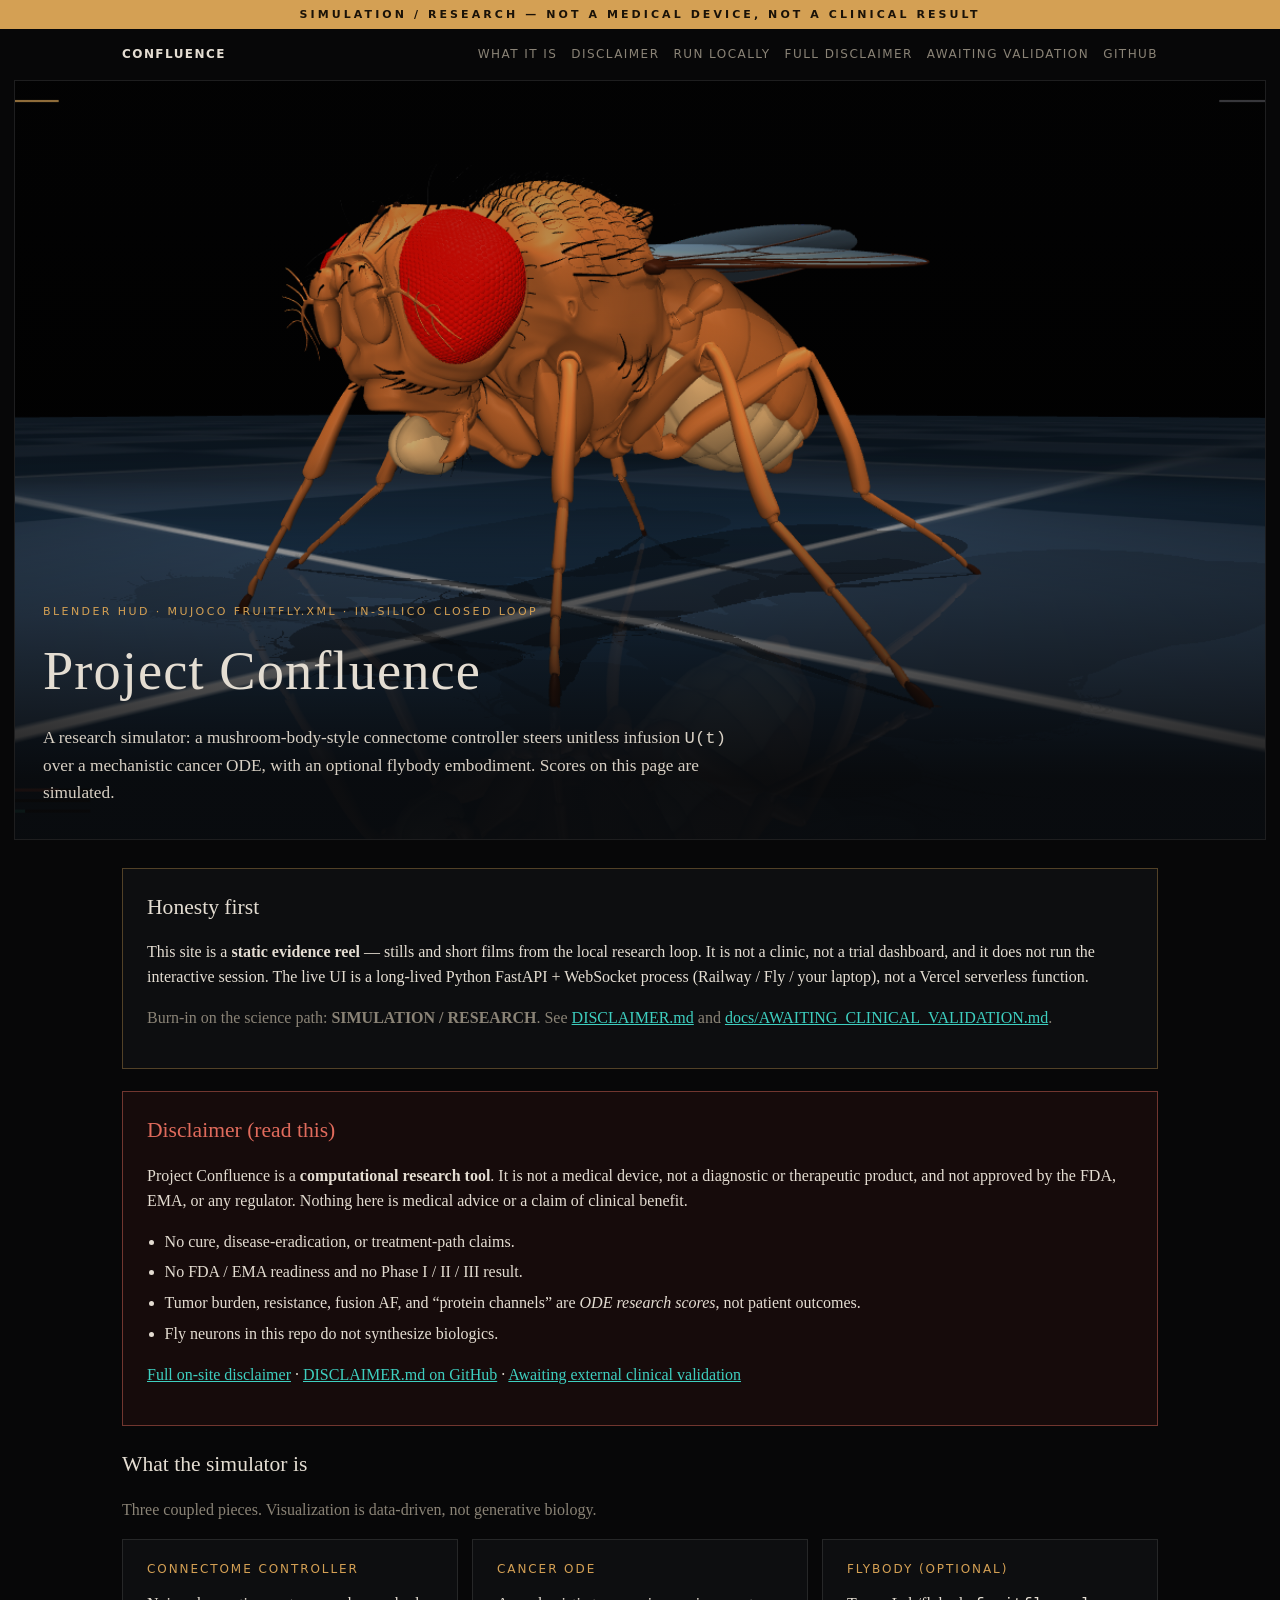
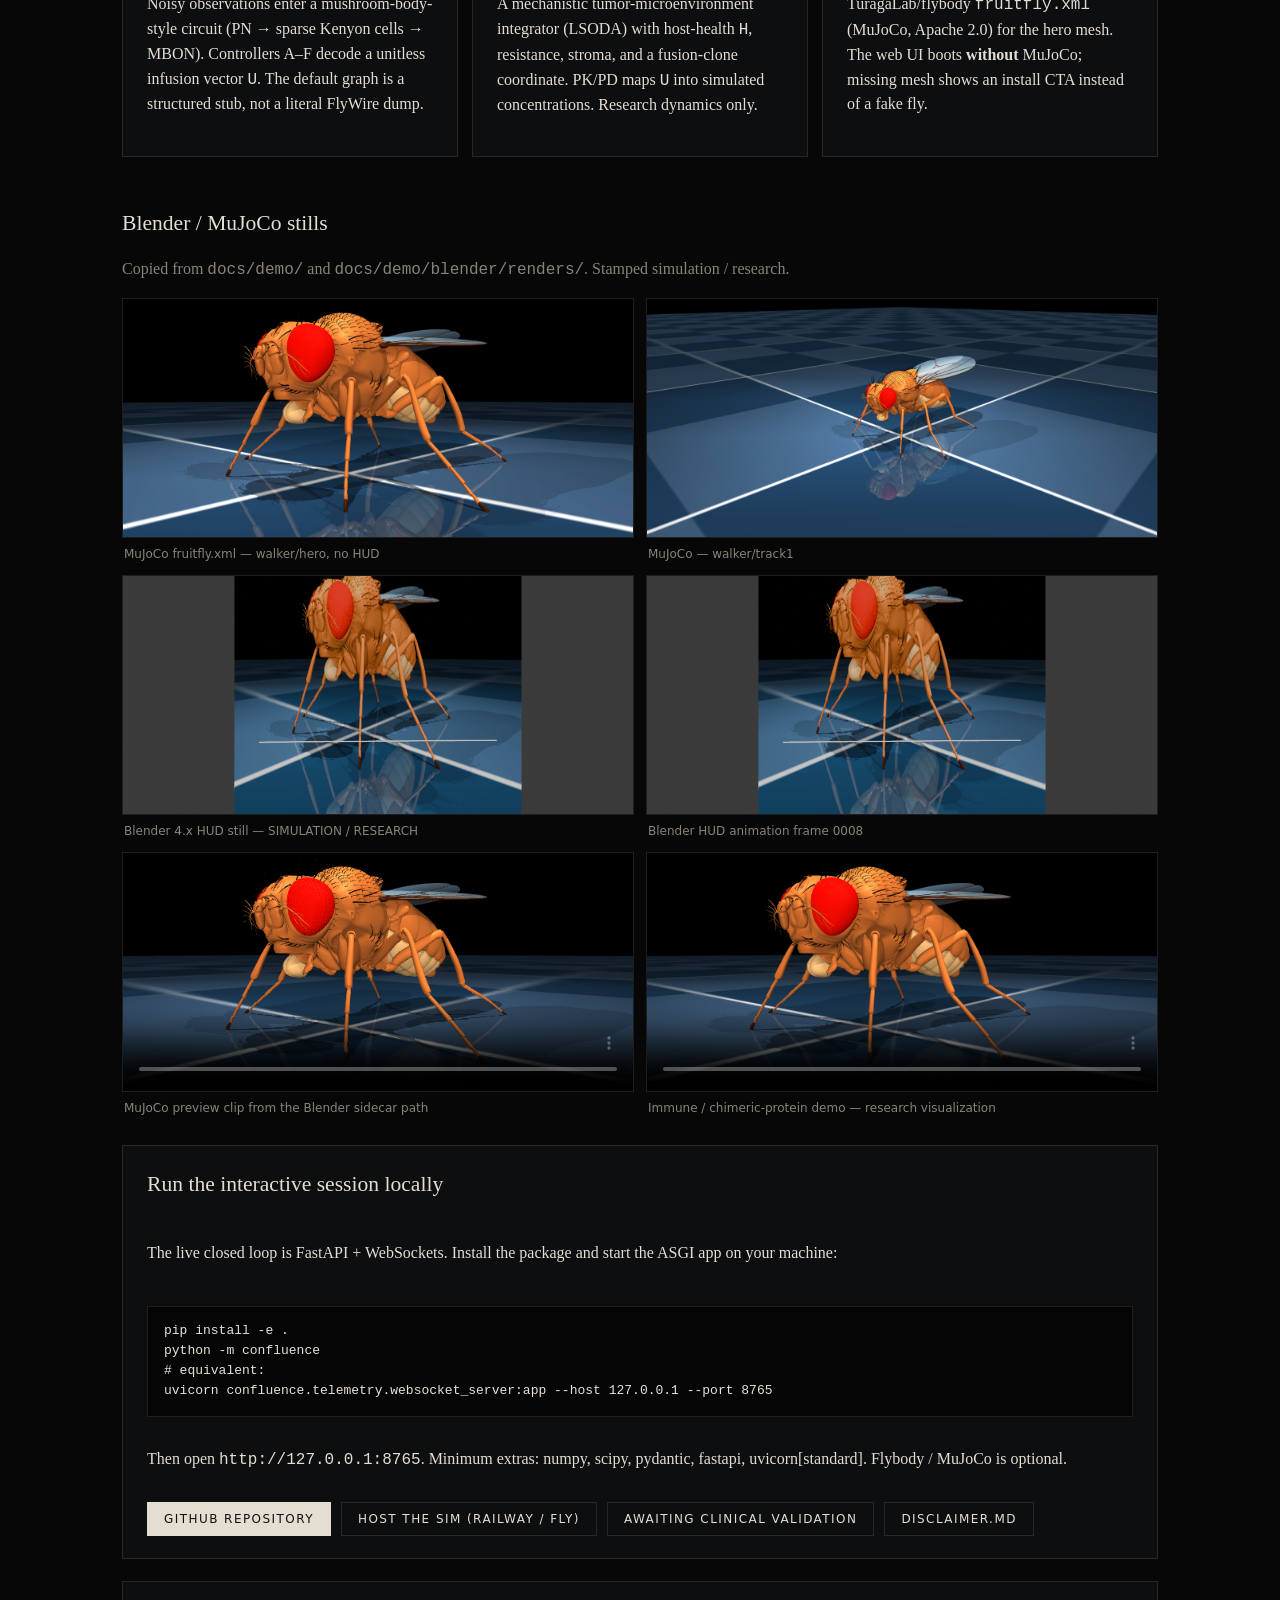
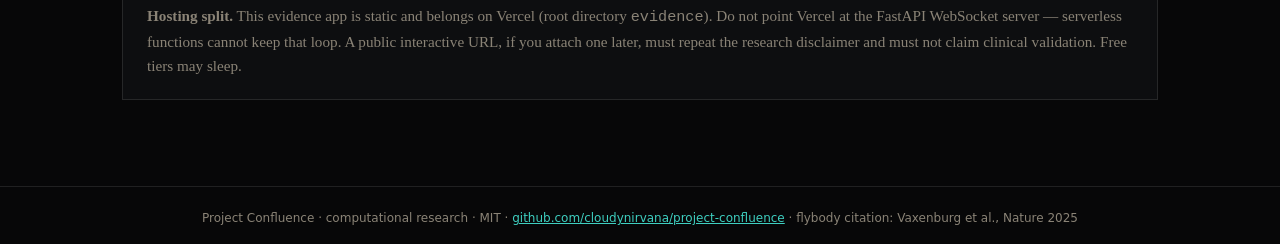
==== evidence/index.html @ a533e1e3 "Keep the default Docker image free of flybody Move the optional fruitfly.xml extra to Dockerfile.mes" ====
<!DOCTYPE html>
<html lang="en">
<head>
  <meta charset="utf-8" />
  <meta name="viewport" content="width=device-width, initial-scale=1" />
  <title>Project Confluence — simulation / research evidence</title>
  <meta name="description" content="Computational research evidence for Project Confluence: connectome controller, cancer ODE, and flybody visualization. Not a medical device." />
  <meta name="robots" content="index,follow" />
  <link rel="stylesheet" href="styles.css" />
</head>
<body>
  <div class="stamp">Simulation / research — not a medical device, not a clinical result</div>
  <nav class="nav" aria-label="Primary">
    <a class="wordmark" href="./">Confluence</a>
    <div class="nav-links">
      <a href="#what">What it is</a>
      <a href="#disclaimer">Disclaimer</a>
      <a href="#run">Run locally</a>
      <a href="disclaimer.html">Full disclaimer</a>
      <a href="awaiting-clinical-validation.html">Awaiting validation</a>
      <a href="https://github.com/cloudynirvana/project-confluence">GitHub</a>
    </div>
  </nav>

  <header class="hero">
    <img class="hero-still" src="public/still_hero.png" alt="TuragaLab/flybody MuJoCo still of the Drosophila mesh with a slim research HUD" />
    <video autoplay muted loop playsinline poster="public/still_hero.png">
      <source src="public/cinematic.mp4" type="video/mp4" />
    </video>
    <div class="vignette"></div>
    <div class="hero-copy">
      <p class="kicker">Blender HUD · MuJoCo fruitfly.xml · in-silico closed loop</p>
      <h1>Project Confluence</h1>
      <p class="lede">
        A research simulator: a mushroom-body-style connectome controller steers
        unitless infusion <code>U(t)</code> over a mechanistic cancer ODE, with an
        optional flybody embodiment. Scores on this page are simulated.
      </p>
    </div>
  </header>

  <main class="wrap">
    <section class="honesty" id="honesty">
      <h2>Honesty first</h2>
      <p>
        This site is a <strong>static evidence reel</strong> — stills and short films
        from the local research loop. It is not a clinic, not a trial dashboard, and
        it does not run the interactive session. The live UI is a long-lived
        Python FastAPI + WebSocket process (Railway / Fly / your laptop), not a Vercel serverless function.
      </p>
      <p class="muted">
        Burn-in on the science path: <strong>SIMULATION / RESEARCH</strong>.
        See <a href="https://github.com/cloudynirvana/project-confluence/blob/main/DISCLAIMER.md">DISCLAIMER.md</a>
        and
        <a href="https://github.com/cloudynirvana/project-confluence/blob/main/docs/AWAITING_CLINICAL_VALIDATION.md">docs/AWAITING_CLINICAL_VALIDATION.md</a>.
      </p>
    </section>

    <section class="disclaimer" id="disclaimer">
      <h2>Disclaimer (read this)</h2>
      <p>
        Project Confluence is a <strong>computational research tool</strong>.
        It is not a medical device, not a diagnostic or therapeutic product, and
        not approved by the FDA, EMA, or any regulator. Nothing here is medical
        advice or a claim of clinical benefit.
      </p>
      <ul>
        <li>No cure, disease-eradication, or treatment-path claims.</li>
        <li>No FDA / EMA readiness and no Phase I / II / III result.</li>
        <li>Tumor burden, resistance, fusion AF, and “protein channels” are <em>ODE research scores</em>, not patient outcomes.</li>
        <li>Fly neurons in this repo do not synthesize biologics.</li>
      </ul>
      <p>
        <a href="disclaimer.html">Full on-site disclaimer</a>
        ·
        <a href="https://github.com/cloudynirvana/project-confluence/blob/main/DISCLAIMER.md">DISCLAIMER.md on GitHub</a>
        ·
        <a href="awaiting-clinical-validation.html">Awaiting external clinical validation</a>
      </p>
    </section>

    <section id="what">
      <h2>What the simulator is</h2>
      <p class="muted">Three coupled pieces. Visualization is data-driven, not generative biology.</p>
      <div class="grid">
        <article class="card">
          <h3>Connectome controller</h3>
          <p>
            Noisy observations enter a mushroom-body-style circuit (PN → sparse Kenyon
            cells → MBON). Controllers A–F decode a unitless infusion vector
            <code>U</code>. The default graph is a structured stub, not a literal FlyWire dump.
          </p>
        </article>
        <article class="card">
          <h3>Cancer ODE</h3>
          <p>
            A mechanistic tumor-microenvironment integrator (LSODA) with host-health
            <code>H</code>, resistance, stroma, and a fusion-clone coordinate. PK/PD
            maps <code>U</code> into simulated concentrations. Research dynamics only.
          </p>
        </article>
        <article class="card">
          <h3>Flybody (optional)</h3>
          <p>
            TuragaLab/flybody <code>fruitfly.xml</code> (MuJoCo, Apache 2.0) for the
            hero mesh. The web UI boots <strong>without</strong> MuJoCo; missing mesh
            shows an install CTA instead of a fake fly.
          </p>
        </article>
      </div>
    </section>

    <section id="stills">
      <h2>Blender / MuJoCo stills</h2>
      <p class="muted">Copied from <code>docs/demo/</code> and <code>docs/demo/blender/renders/</code>. Stamped simulation / research.</p>
      <div class="filmstrip">
        <figure>
          <img src="public/still_mesh.png" alt="Clean walker/hero MuJoCo fruitfly.xml still" />
          <figcaption>MuJoCo fruitfly.xml — walker/hero, no HUD</figcaption>
        </figure>
        <figure>
          <img src="public/still_track.png" alt="walker/track1 three-quarter MuJoCo still" />
          <figcaption>MuJoCo — walker/track1</figcaption>
        </figure>
        <figure>
          <img src="public/blender/blender_still.png" alt="Blender 4.x HUD still stamped SIMULATION / RESEARCH" />
          <figcaption>Blender 4.x HUD still — SIMULATION / RESEARCH</figcaption>
        </figure>
        <figure>
          <img src="public/blender/anim_0008.png" alt="Later frame of the Blender HUD animation" />
          <figcaption>Blender HUD animation frame 0008</figcaption>
        </figure>
        <figure>
          <video muted loop controls playsinline poster="public/blender/still_mid.png">
            <source src="public/blender/mujoco_preview.mp4" type="video/mp4" />
          </video>
          <figcaption>MuJoCo preview clip from the Blender sidecar path</figcaption>
        </figure>
        <figure>
          <video muted loop controls playsinline poster="public/still_immune_hero.png">
            <source src="public/immune_chimeric.mp4" type="video/mp4" />
          </video>
          <figcaption>Immune / chimeric-protein demo — research visualization</figcaption>
        </figure>
      </div>
    </section>

    <section class="cta" id="run">
      <h2>Run the interactive session locally</h2>
      <p>
        The live closed loop is FastAPI + WebSockets. Install the package and start
        the ASGI app on your machine:
      </p>
      <pre>pip install -e .
python -m confluence
# equivalent:
uvicorn confluence.telemetry.websocket_server:app --host 127.0.0.1 --port 8765</pre>
      <p>Then open <code>http://127.0.0.1:8765</code>. Minimum extras: numpy, scipy, pydantic, fastapi, uvicorn[standard]. Flybody / MuJoCo is optional.</p>
      <div class="buttons">
        <a class="btn primary" href="https://github.com/cloudynirvana/project-confluence">GitHub repository</a>
        <a class="btn" href="https://github.com/cloudynirvana/project-confluence/blob/main/docs/HOSTING.md">Host the sim (Railway / Fly)</a>
        <a class="btn" href="https://github.com/cloudynirvana/project-confluence/blob/main/docs/AWAITING_CLINICAL_VALIDATION.md">Awaiting clinical validation</a>
        <a class="btn" href="https://github.com/cloudynirvana/project-confluence/blob/main/DISCLAIMER.md">DISCLAIMER.md</a>
      </div>
    </section>

    <aside class="note">
      <strong>Hosting split.</strong> This evidence app is static and belongs on Vercel
      (root directory <code>evidence</code>). Do not point Vercel at the FastAPI
      WebSocket server — serverless functions cannot keep that loop. A public
      interactive URL, if you attach one later, must repeat the research disclaimer
      and must not claim clinical validation. Free tiers may sleep.
    </aside>
  </main>

  <footer class="site">
    Project Confluence · computational research · MIT
    · <a href="https://github.com/cloudynirvana/project-confluence">github.com/cloudynirvana/project-confluence</a>
    · flybody citation: Vaxenburg et al., Nature 2025
  </footer>
</body>
</html>
---- evidence/styles.css ----
:root {
  --bg: #070708;
  --bg-2: #101114;
  --ink: #e4ddd2;
  --muted: #8a8376;
  --amber: #d4a054;
  --teal: #3ecfc0;
  --rose: #e06b5c;
  --line: rgba(255, 255, 255, 0.1);
  --card: rgba(16, 17, 20, 0.72);
  --max: 1080px;
}

* { box-sizing: border-box; }
html { scroll-behavior: smooth; }
body {
  margin: 0;
  background: var(--bg);
  color: var(--ink);
  font: 16px/1.55 "Iowan Old Style", "Palatino Linotype", Palatino, Georgia, serif;
}

a { color: var(--teal); }
a:hover { color: #7ee8dc; }

.stamp {
  position: sticky;
  top: 0;
  z-index: 20;
  text-align: center;
  letter-spacing: 0.28em;
  text-transform: uppercase;
  font: 11px/1.2 ui-sans-serif, system-ui, sans-serif;
  font-weight: 700;
  color: #1a1208;
  background: var(--amber);
  padding: 8px 12px;
}

.nav {
  display: flex;
  justify-content: space-between;
  align-items: center;
  gap: 16px;
  max-width: var(--max);
  margin: 0 auto;
  padding: 18px 22px;
  font: 12px/1.2 ui-sans-serif, system-ui, sans-serif;
  letter-spacing: 0.12em;
  text-transform: uppercase;
}
.wordmark { color: var(--ink); text-decoration: none; font-weight: 600; }
.nav-links { display: flex; flex-wrap: wrap; gap: 14px; }
.nav-links a { color: var(--muted); text-decoration: none; }
.nav-links a:hover { color: var(--ink); }

.hero {
  position: relative;
  min-height: min(86vh, 760px);
  display: grid;
  place-items: end start;
  overflow: hidden;
  margin: 0 14px 28px;
  border: 1px solid var(--line);
  background: #050506;
}
.hero video,
.hero img.hero-still {
  position: absolute;
  inset: 0;
  width: 100%;
  height: 100%;
  object-fit: cover;
}
.hero .vignette {
  position: absolute;
  inset: 0;
  background: linear-gradient(to top, rgba(7, 7, 8, 0.92) 8%, rgba(7, 7, 8, 0.2) 55%, rgba(7, 7, 8, 0.35));
}
.hero-copy {
  position: relative;
  z-index: 2;
  padding: 40px 28px 32px;
  max-width: 760px;
}
.kicker {
  font: 11px/1.3 ui-sans-serif, system-ui, sans-serif;
  letter-spacing: 0.22em;
  text-transform: uppercase;
  color: var(--amber);
  margin: 0 0 10px;
}
h1 {
  font-weight: 500;
  font-size: clamp(2rem, 5vw, 3.4rem);
  letter-spacing: 0.02em;
  margin: 0 0 12px;
}
.lede { margin: 0; color: #d8d0c4; font-size: 1.08rem; }

.wrap { max-width: var(--max); margin: 0 auto; padding: 0 22px 64px; }

.honesty, .disclaimer, .card, .cta, .note {
  border: 1px solid var(--line);
  background: var(--card);
  padding: 22px 24px;
  margin: 0 0 22px;
}
.honesty { border-color: rgba(212, 160, 84, 0.35); }
.disclaimer {
  border-color: rgba(224, 107, 92, 0.45);
  background: rgba(36, 16, 14, 0.55);
}
h2 {
  font-size: 1.35rem;
  font-weight: 500;
  margin: 0 0 10px;
}
h3 { font-size: 1.05rem; font-weight: 600; margin: 18px 0 8px; }
.disclaimer h2 { color: var(--rose); }
.disclaimer ul { margin: 8px 0 12px 1.1em; padding: 0; }
.disclaimer li { margin: 0 0 6px; }
.muted { color: var(--muted); }

.grid {
  display: grid;
  grid-template-columns: repeat(3, 1fr);
  gap: 14px;
  margin: 0 0 28px;
}
.card h3 {
  margin-top: 0;
  font: 12px/1.2 ui-sans-serif, system-ui, sans-serif;
  letter-spacing: 0.16em;
  text-transform: uppercase;
  color: var(--amber);
}

.filmstrip {
  display: grid;
  grid-template-columns: repeat(2, 1fr);
  gap: 12px;
  margin: 0 0 28px;
}
figure { margin: 0; }
figure img, figure video {
  display: block;
  width: 100%;
  height: 240px;
  object-fit: cover;
  border: 1px solid var(--line);
  background: #050506;
}
figcaption {
  font: 12px/1.4 ui-sans-serif, system-ui, sans-serif;
  color: var(--muted);
  padding: 8px 2px 0;
}

.cta {
  display: grid;
  gap: 14px;
}
pre, code {
  font-family: ui-monospace, "SF Mono", Menlo, Consolas, monospace;
}
pre {
  margin: 10px 0 0;
  padding: 14px 16px;
  background: #050506;
  border: 1px solid var(--line);
  overflow-x: auto;
  font-size: 13px;
  color: #e8e0d4;
}
.buttons { display: flex; flex-wrap: wrap; gap: 10px; }
.btn {
  display: inline-block;
  text-decoration: none;
  padding: 10px 16px;
  border: 1px solid var(--line);
  font: 12px/1 ui-sans-serif, system-ui, sans-serif;
  letter-spacing: 0.12em;
  text-transform: uppercase;
  color: var(--ink);
}
.btn.primary { background: var(--ink); color: #111; border-color: var(--ink); }
.btn:hover { border-color: var(--teal); color: var(--teal); }
.btn.primary:hover { background: var(--teal); color: #111; border-color: var(--teal); }

.note { color: var(--muted); font-size: 0.95rem; }

.doc {
  max-width: 760px;
  margin: 0 auto;
  padding: 12px 22px 72px;
}
.doc h1 { font-size: 2rem; }
.doc p { margin: 0 0 12px; }

footer.site {
  border-top: 1px solid var(--line);
  padding: 22px;
  text-align: center;
  color: var(--muted);
  font: 12px/1.5 ui-sans-serif, system-ui, sans-serif;
}

@media (max-width: 800px) {
  .grid, .filmstrip { grid-template-columns: 1fr; }
  figure img, figure video { height: 200px; }
  .nav { flex-direction: column; align-items: flex-start; }
}
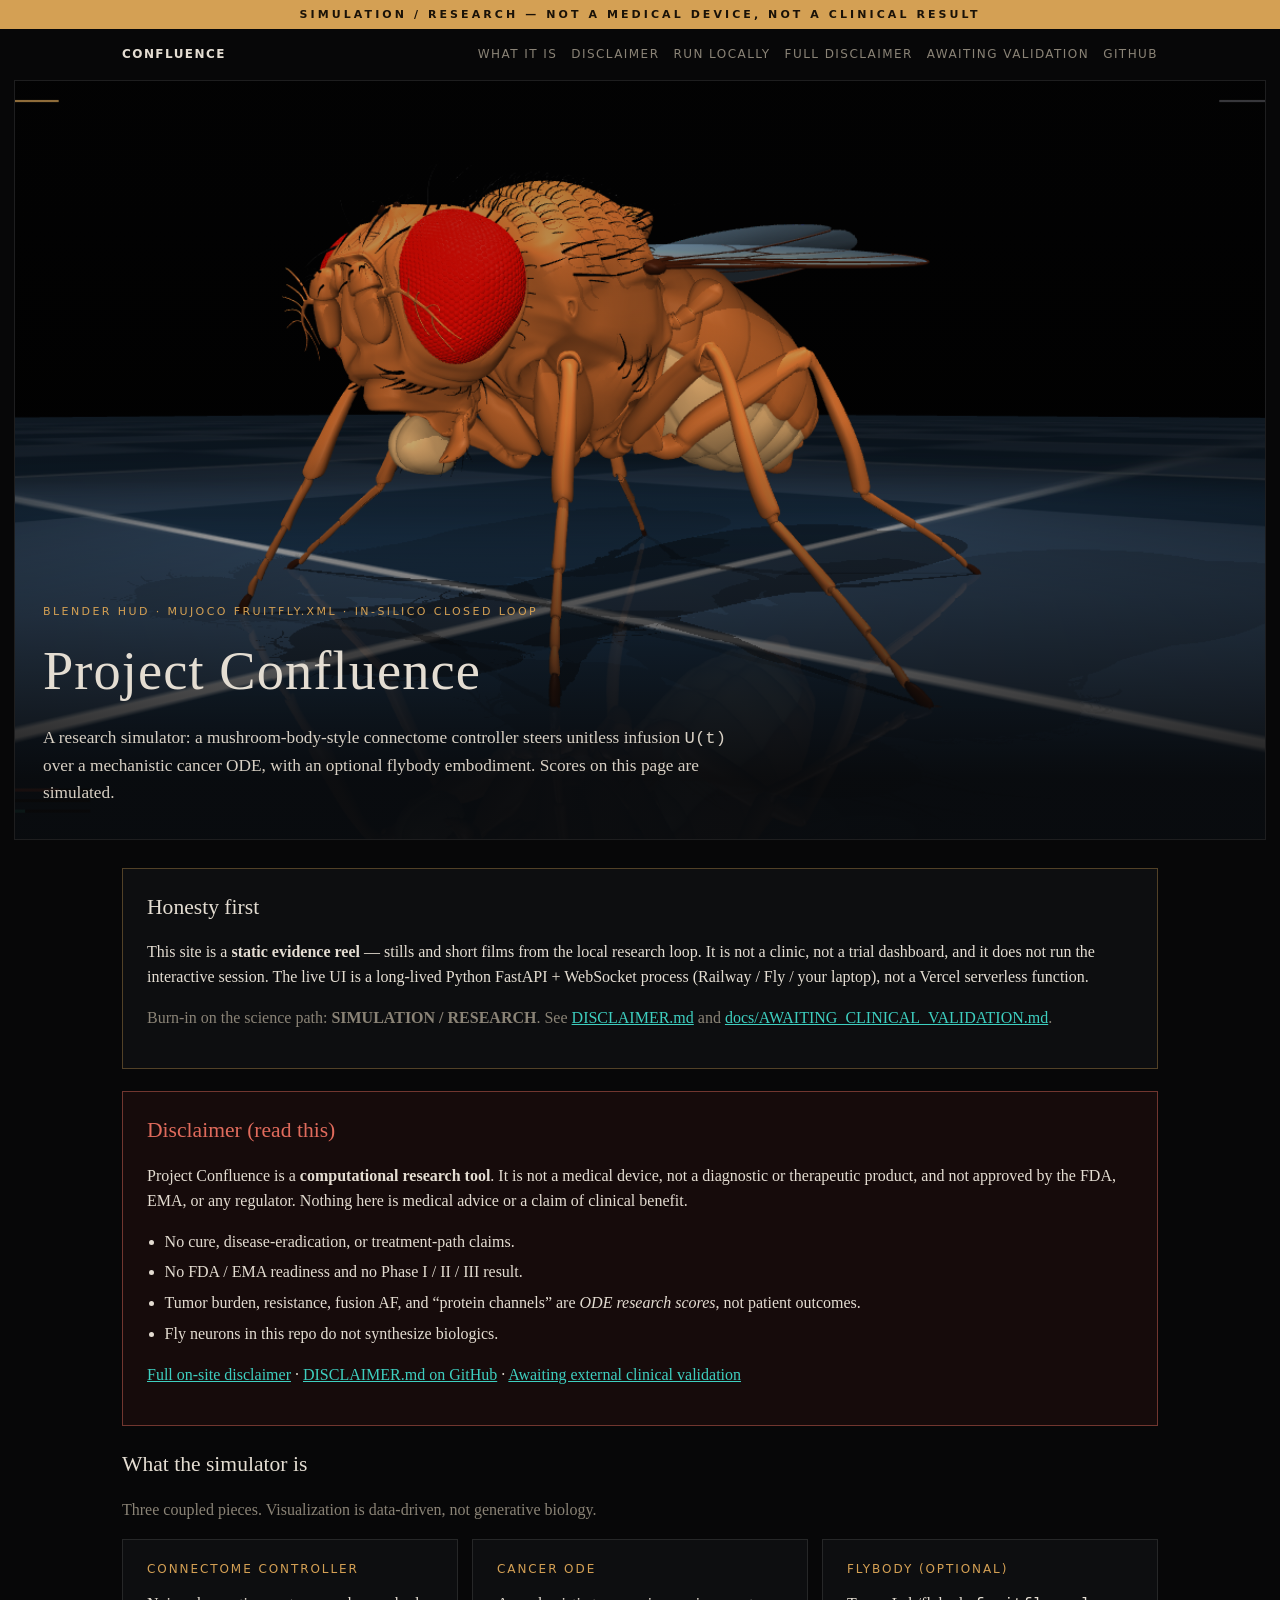
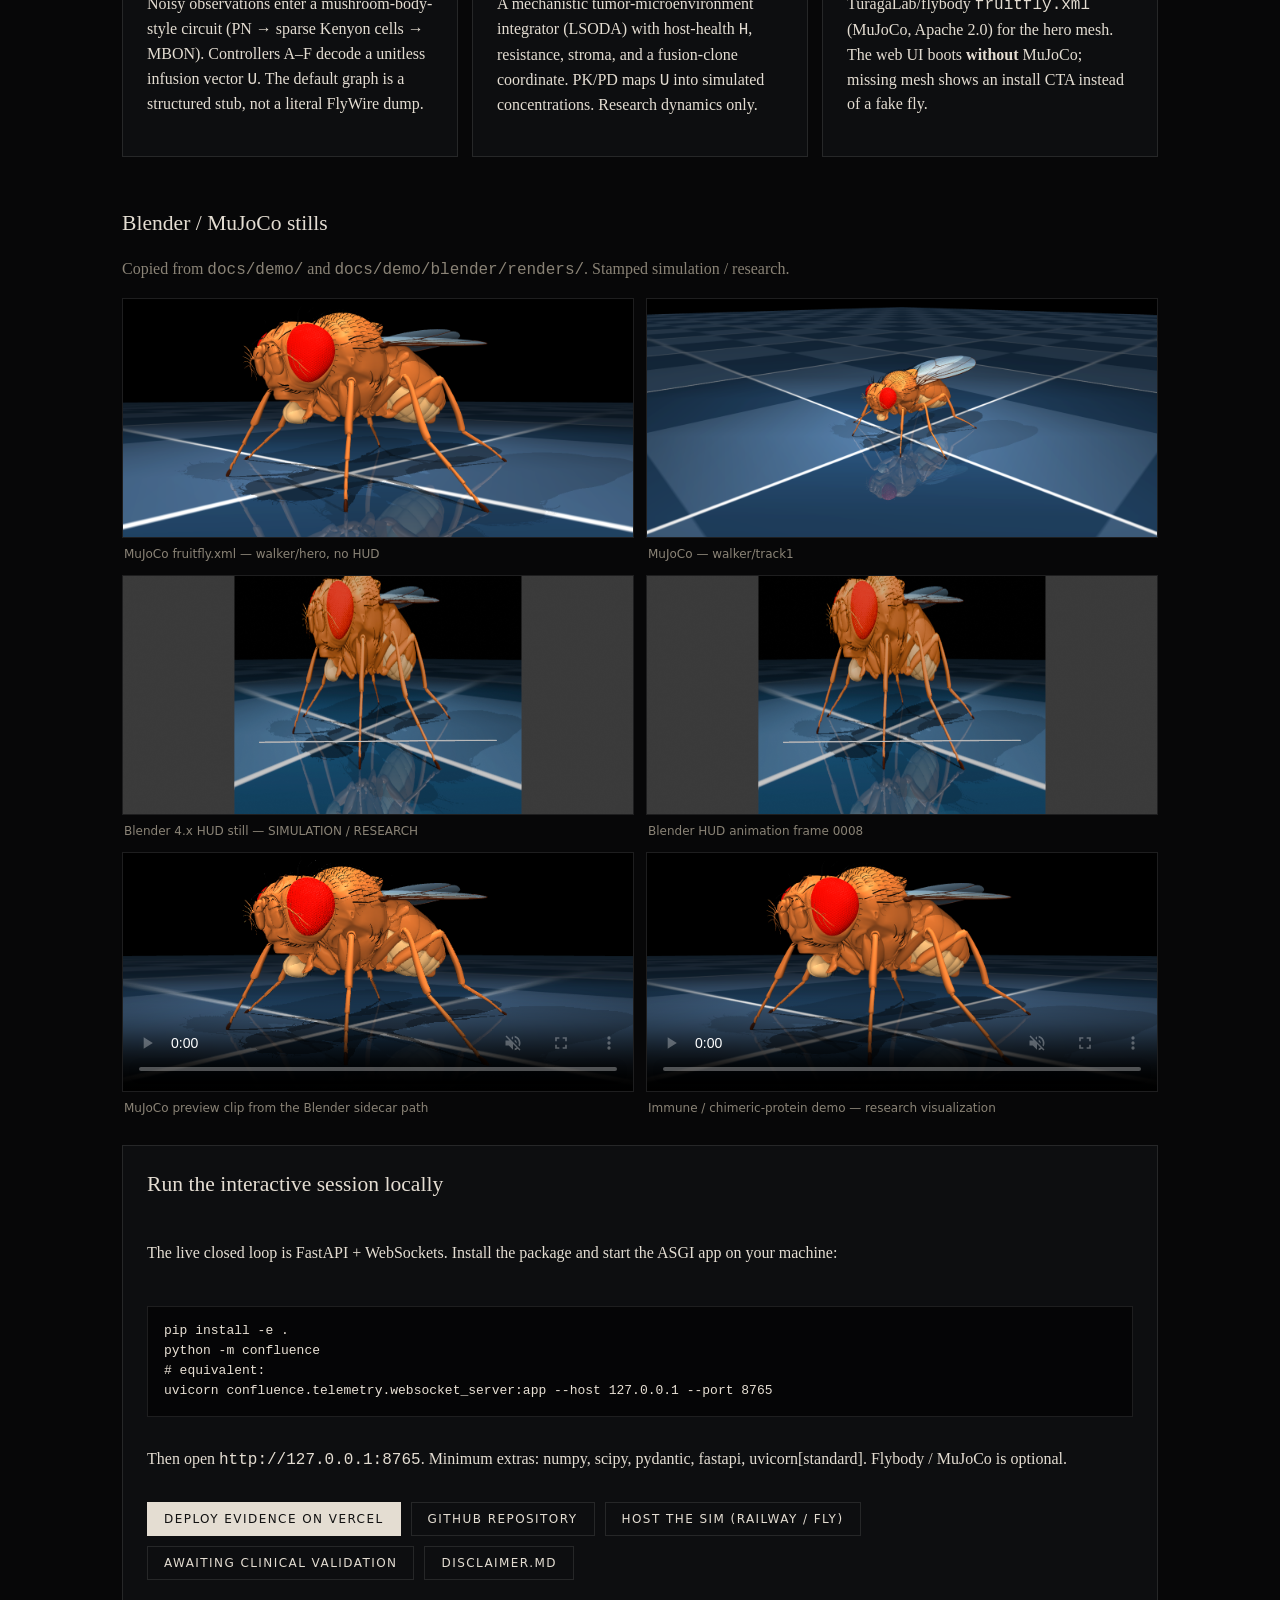
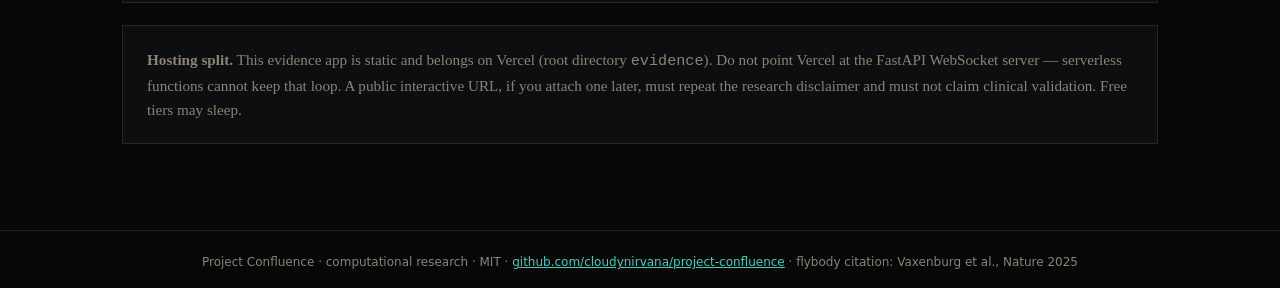
==== commit ec6858ab: "Fix Vercel static root and add one-click deploy links Serve evidence from the folder root (assets/, " ====
--- a/evidence/index.html
+++ b/evidence/index.html
@@ -23,9 +23,9 @@
   </nav>
 
   <header class="hero">
-    <img class="hero-still" src="public/still_hero.png" alt="TuragaLab/flybody MuJoCo still of the Drosophila mesh with a slim research HUD" />
-    <video autoplay muted loop playsinline poster="public/still_hero.png">
-      <source src="public/cinematic.mp4" type="video/mp4" />
+    <img class="hero-still" src="assets/still_hero.png" alt="TuragaLab/flybody MuJoCo still of the Drosophila mesh with a slim research HUD" />
+    <video autoplay muted loop playsinline poster="assets/still_hero.png">
+      <source src="assets/cinematic.mp4" type="video/mp4" />
     </video>
     <div class="vignette"></div>
     <div class="hero-copy">
@@ -115,30 +115,30 @@
       <p class="muted">Copied from <code>docs/demo/</code> and <code>docs/demo/blender/renders/</code>. Stamped simulation / research.</p>
       <div class="filmstrip">
         <figure>
-          <img src="public/still_mesh.png" alt="Clean walker/hero MuJoCo fruitfly.xml still" />
+          <img src="assets/still_mesh.png" alt="Clean walker/hero MuJoCo fruitfly.xml still" />
           <figcaption>MuJoCo fruitfly.xml — walker/hero, no HUD</figcaption>
         </figure>
         <figure>
-          <img src="public/still_track.png" alt="walker/track1 three-quarter MuJoCo still" />
+          <img src="assets/still_track.png" alt="walker/track1 three-quarter MuJoCo still" />
           <figcaption>MuJoCo — walker/track1</figcaption>
         </figure>
         <figure>
-          <img src="public/blender/blender_still.png" alt="Blender 4.x HUD still stamped SIMULATION / RESEARCH" />
+          <img src="assets/blender/blender_still.png" alt="Blender 4.x HUD still stamped SIMULATION / RESEARCH" />
           <figcaption>Blender 4.x HUD still — SIMULATION / RESEARCH</figcaption>
         </figure>
         <figure>
-          <img src="public/blender/anim_0008.png" alt="Later frame of the Blender HUD animation" />
+          <img src="assets/blender/anim_0008.png" alt="Later frame of the Blender HUD animation" />
           <figcaption>Blender HUD animation frame 0008</figcaption>
         </figure>
         <figure>
-          <video muted loop controls playsinline poster="public/blender/still_mid.png">
-            <source src="public/blender/mujoco_preview.mp4" type="video/mp4" />
+          <video muted loop controls playsinline poster="assets/blender/still_mid.png">
+            <source src="assets/blender/mujoco_preview.mp4" type="video/mp4" />
           </video>
           <figcaption>MuJoCo preview clip from the Blender sidecar path</figcaption>
         </figure>
         <figure>
-          <video muted loop controls playsinline poster="public/still_immune_hero.png">
-            <source src="public/immune_chimeric.mp4" type="video/mp4" />
+          <video muted loop controls playsinline poster="assets/still_immune_hero.png">
+            <source src="assets/immune_chimeric.mp4" type="video/mp4" />
           </video>
           <figcaption>Immune / chimeric-protein demo — research visualization</figcaption>
         </figure>
@@ -157,7 +157,8 @@
 uvicorn confluence.telemetry.websocket_server:app --host 127.0.0.1 --port 8765</pre>
       <p>Then open <code>http://127.0.0.1:8765</code>. Minimum extras: numpy, scipy, pydantic, fastapi, uvicorn[standard]. Flybody / MuJoCo is optional.</p>
       <div class="buttons">
-        <a class="btn primary" href="https://github.com/cloudynirvana/project-confluence">GitHub repository</a>
+        <a class="btn primary" href="https://vercel.com/new/clone?repository-url=https%3A%2F%2Fgithub.com%2Fcloudynirvana%2Fproject-confluence&root-directory=evidence&project-name=confluence-evidence">Deploy evidence on Vercel</a>
+        <a class="btn" href="https://github.com/cloudynirvana/project-confluence">GitHub repository</a>
         <a class="btn" href="https://github.com/cloudynirvana/project-confluence/blob/main/docs/HOSTING.md">Host the sim (Railway / Fly)</a>
         <a class="btn" href="https://github.com/cloudynirvana/project-confluence/blob/main/docs/AWAITING_CLINICAL_VALIDATION.md">Awaiting clinical validation</a>
         <a class="btn" href="https://github.com/cloudynirvana/project-confluence/blob/main/DISCLAIMER.md">DISCLAIMER.md</a>
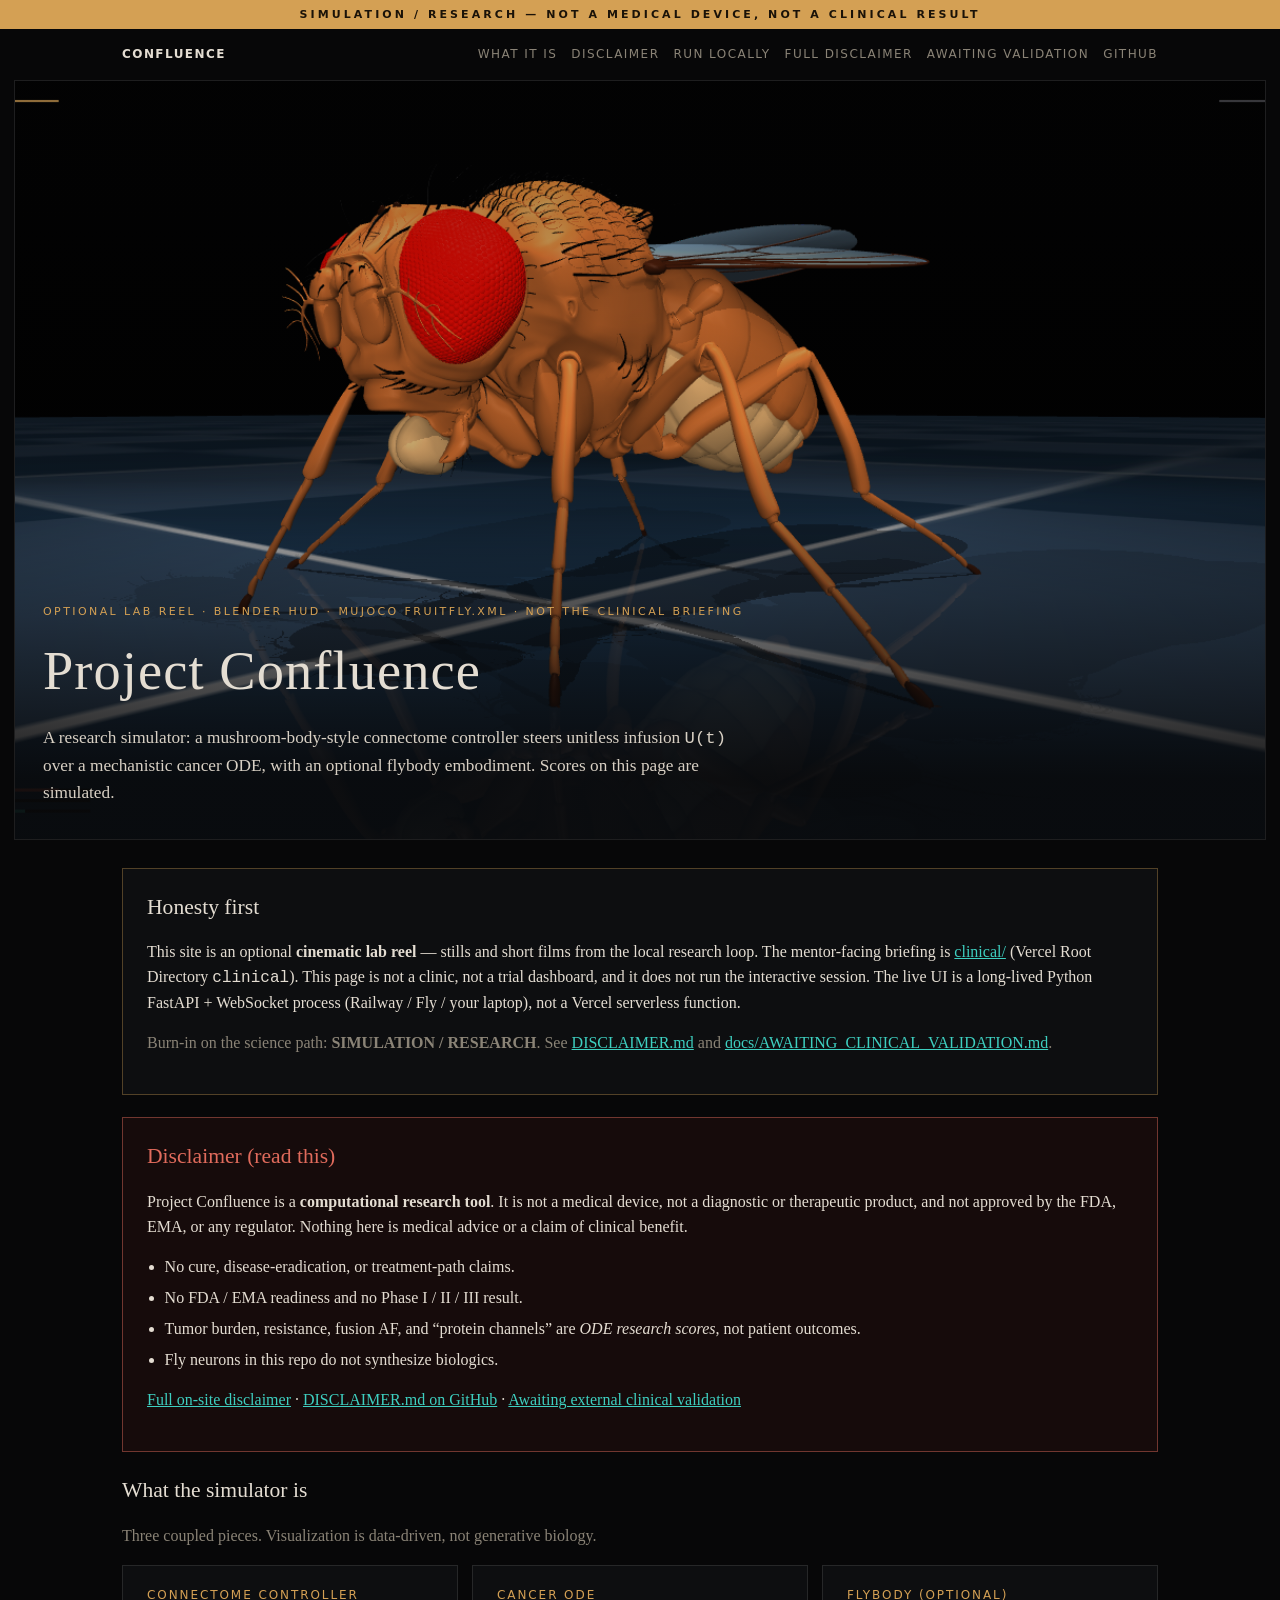
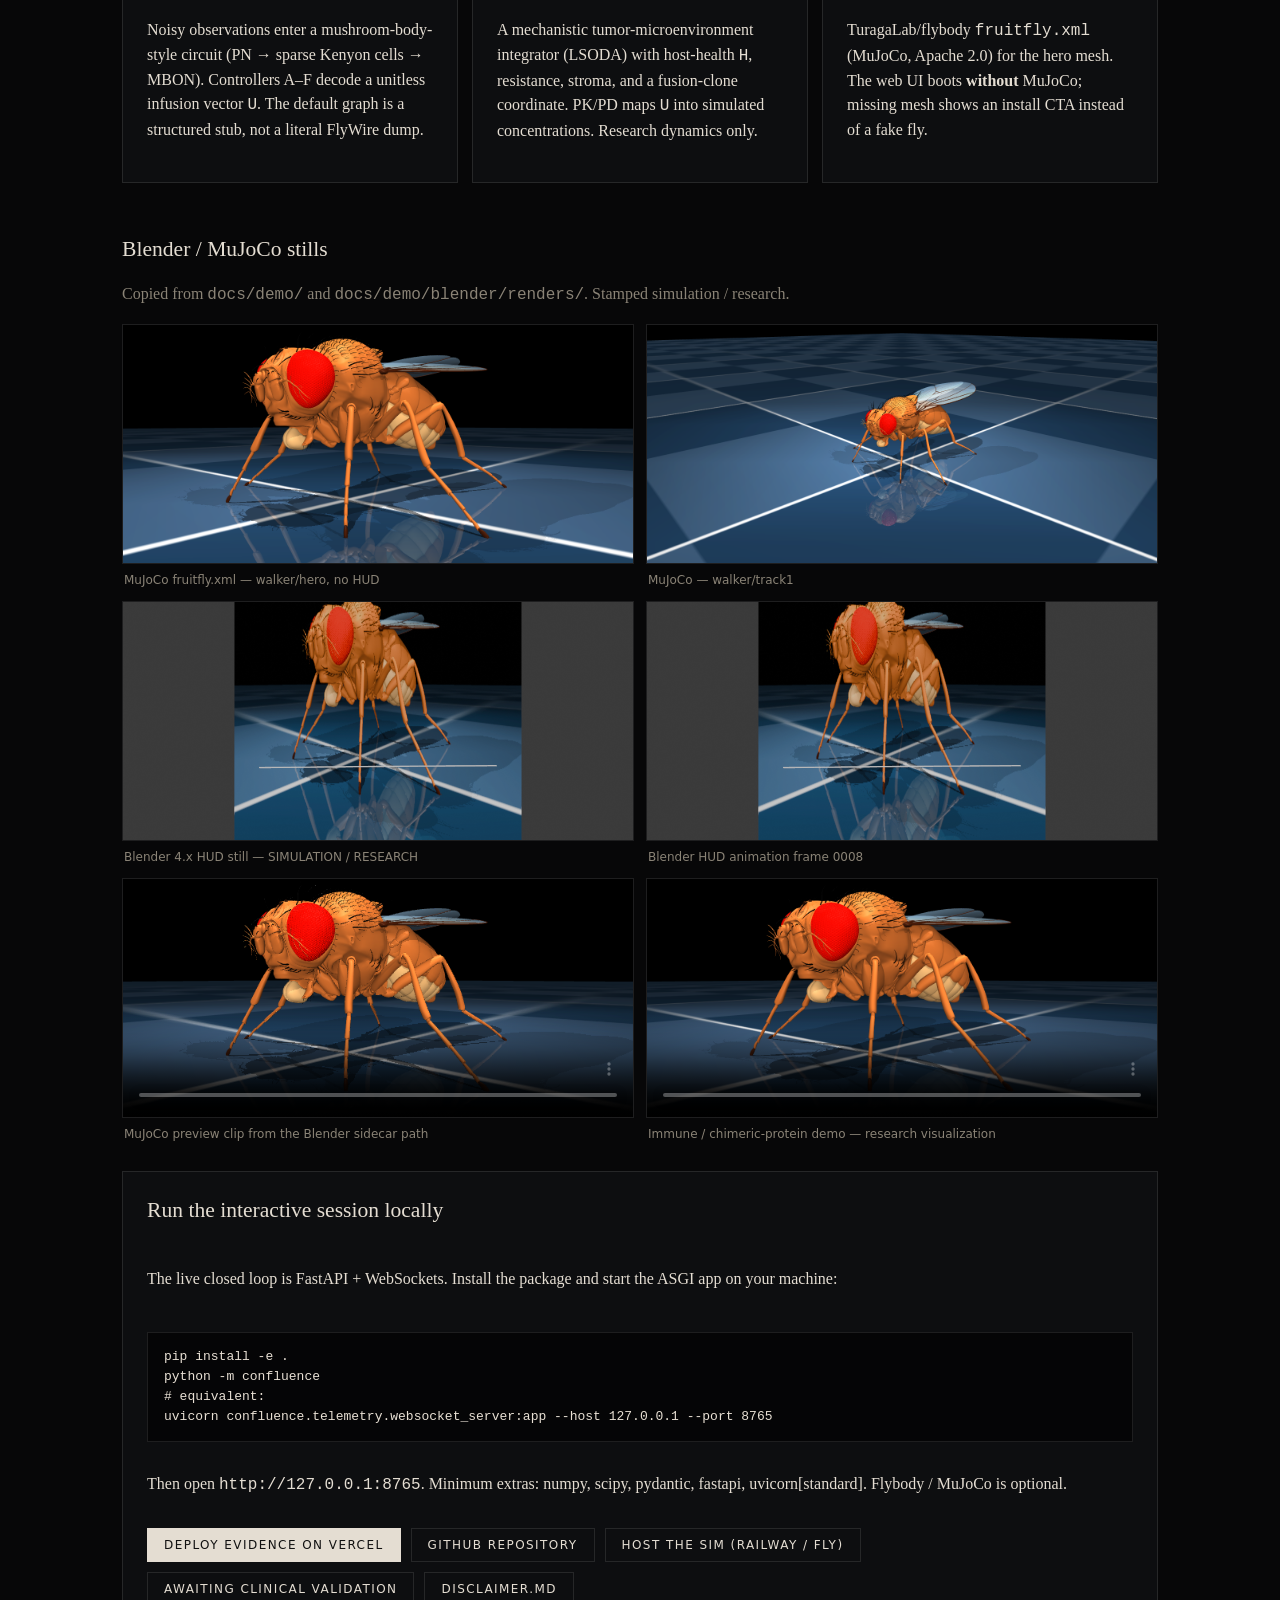
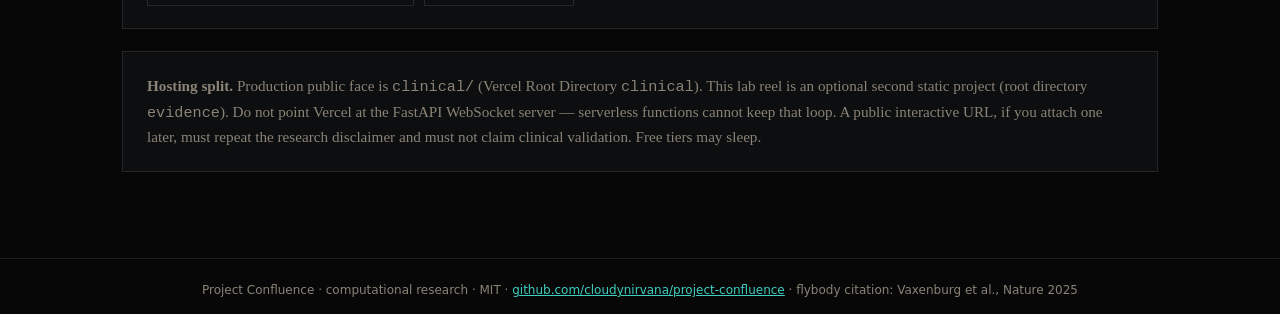
==== commit 4c4f0e29: "Add clinician-facing static briefing as the Vercel public face. Keep the cinematic evidence reel as " ====
--- a/evidence/index.html
+++ b/evidence/index.html
@@ -3,8 +3,8 @@
 <head>
   <meta charset="utf-8" />
   <meta name="viewport" content="width=device-width, initial-scale=1" />
-  <title>Project Confluence — simulation / research evidence</title>
-  <meta name="description" content="Computational research evidence for Project Confluence: connectome controller, cancer ODE, and flybody visualization. Not a medical device." />
+  <title>Project Confluence — simulation / research lab reel</title>
+  <meta name="description" content="Optional cinematic lab reel for Project Confluence: connectome controller, cancer ODE, and flybody visualization. Not the clinical briefing. Not a medical device." />
   <meta name="robots" content="index,follow" />
   <link rel="stylesheet" href="styles.css" />
 </head>
@@ -29,7 +29,7 @@
     </video>
     <div class="vignette"></div>
     <div class="hero-copy">
-      <p class="kicker">Blender HUD · MuJoCo fruitfly.xml · in-silico closed loop</p>
+      <p class="kicker">Optional lab reel · Blender HUD · MuJoCo fruitfly.xml · not the clinical briefing</p>
       <h1>Project Confluence</h1>
       <p class="lede">
         A research simulator: a mushroom-body-style connectome controller steers
@@ -43,8 +43,10 @@
     <section class="honesty" id="honesty">
       <h2>Honesty first</h2>
       <p>
-        This site is a <strong>static evidence reel</strong> — stills and short films
-        from the local research loop. It is not a clinic, not a trial dashboard, and
+        This site is an optional <strong>cinematic lab reel</strong> — stills and short films
+        from the local research loop. The mentor-facing briefing is
+        <a href="https://github.com/cloudynirvana/project-confluence/tree/main/clinical">clinical/</a>
+        (Vercel Root Directory <code>clinical</code>). This page is not a clinic, not a trial dashboard, and
         it does not run the interactive session. The live UI is a long-lived
         Python FastAPI + WebSocket process (Railway / Fly / your laptop), not a Vercel serverless function.
       </p>
@@ -166,8 +168,10 @@
     </section>
 
     <aside class="note">
-      <strong>Hosting split.</strong> This evidence app is static and belongs on Vercel
-      (root directory <code>evidence</code>). Do not point Vercel at the FastAPI
+      <strong>Hosting split.</strong> Production public face is
+      <code>clinical/</code> (Vercel Root Directory <code>clinical</code>).
+      This lab reel is an optional second static project (root directory
+      <code>evidence</code>). Do not point Vercel at the FastAPI
       WebSocket server — serverless functions cannot keep that loop. A public
       interactive URL, if you attach one later, must repeat the research disclaimer
       and must not claim clinical validation. Free tiers may sleep.
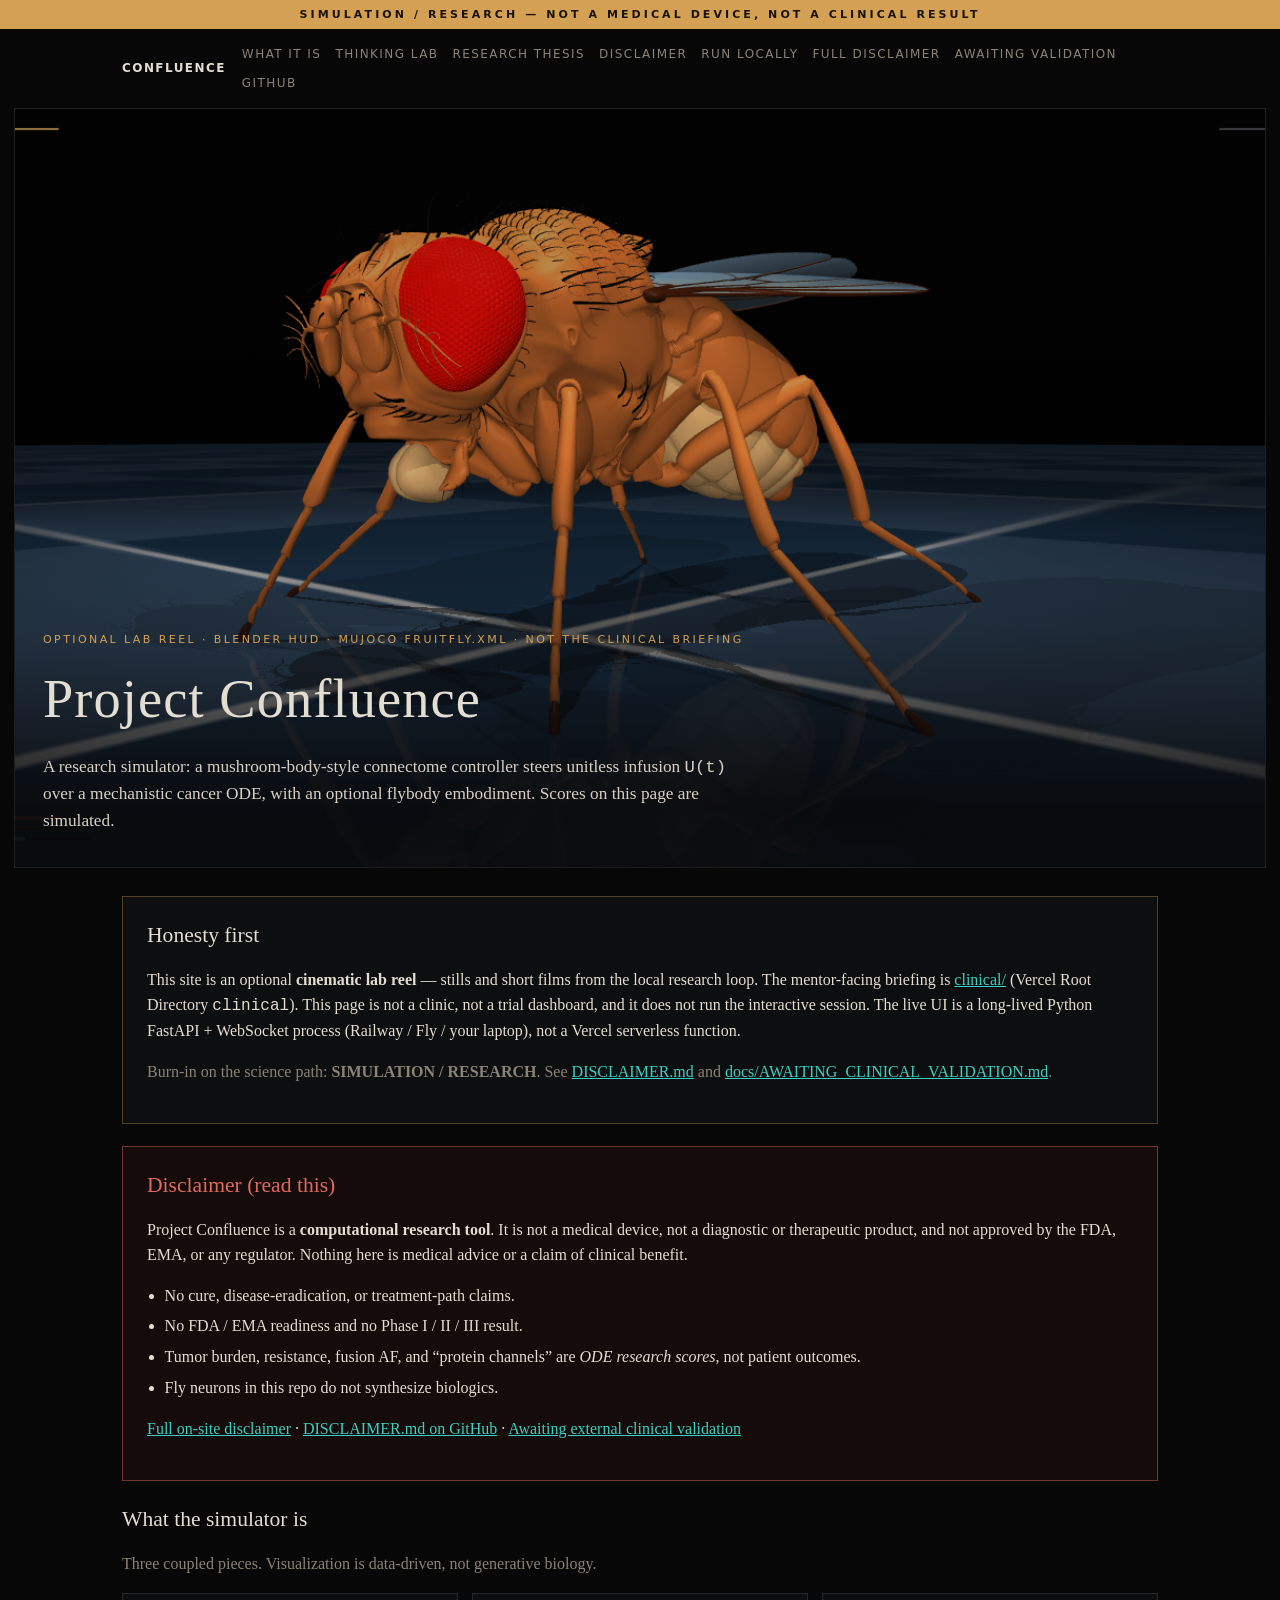
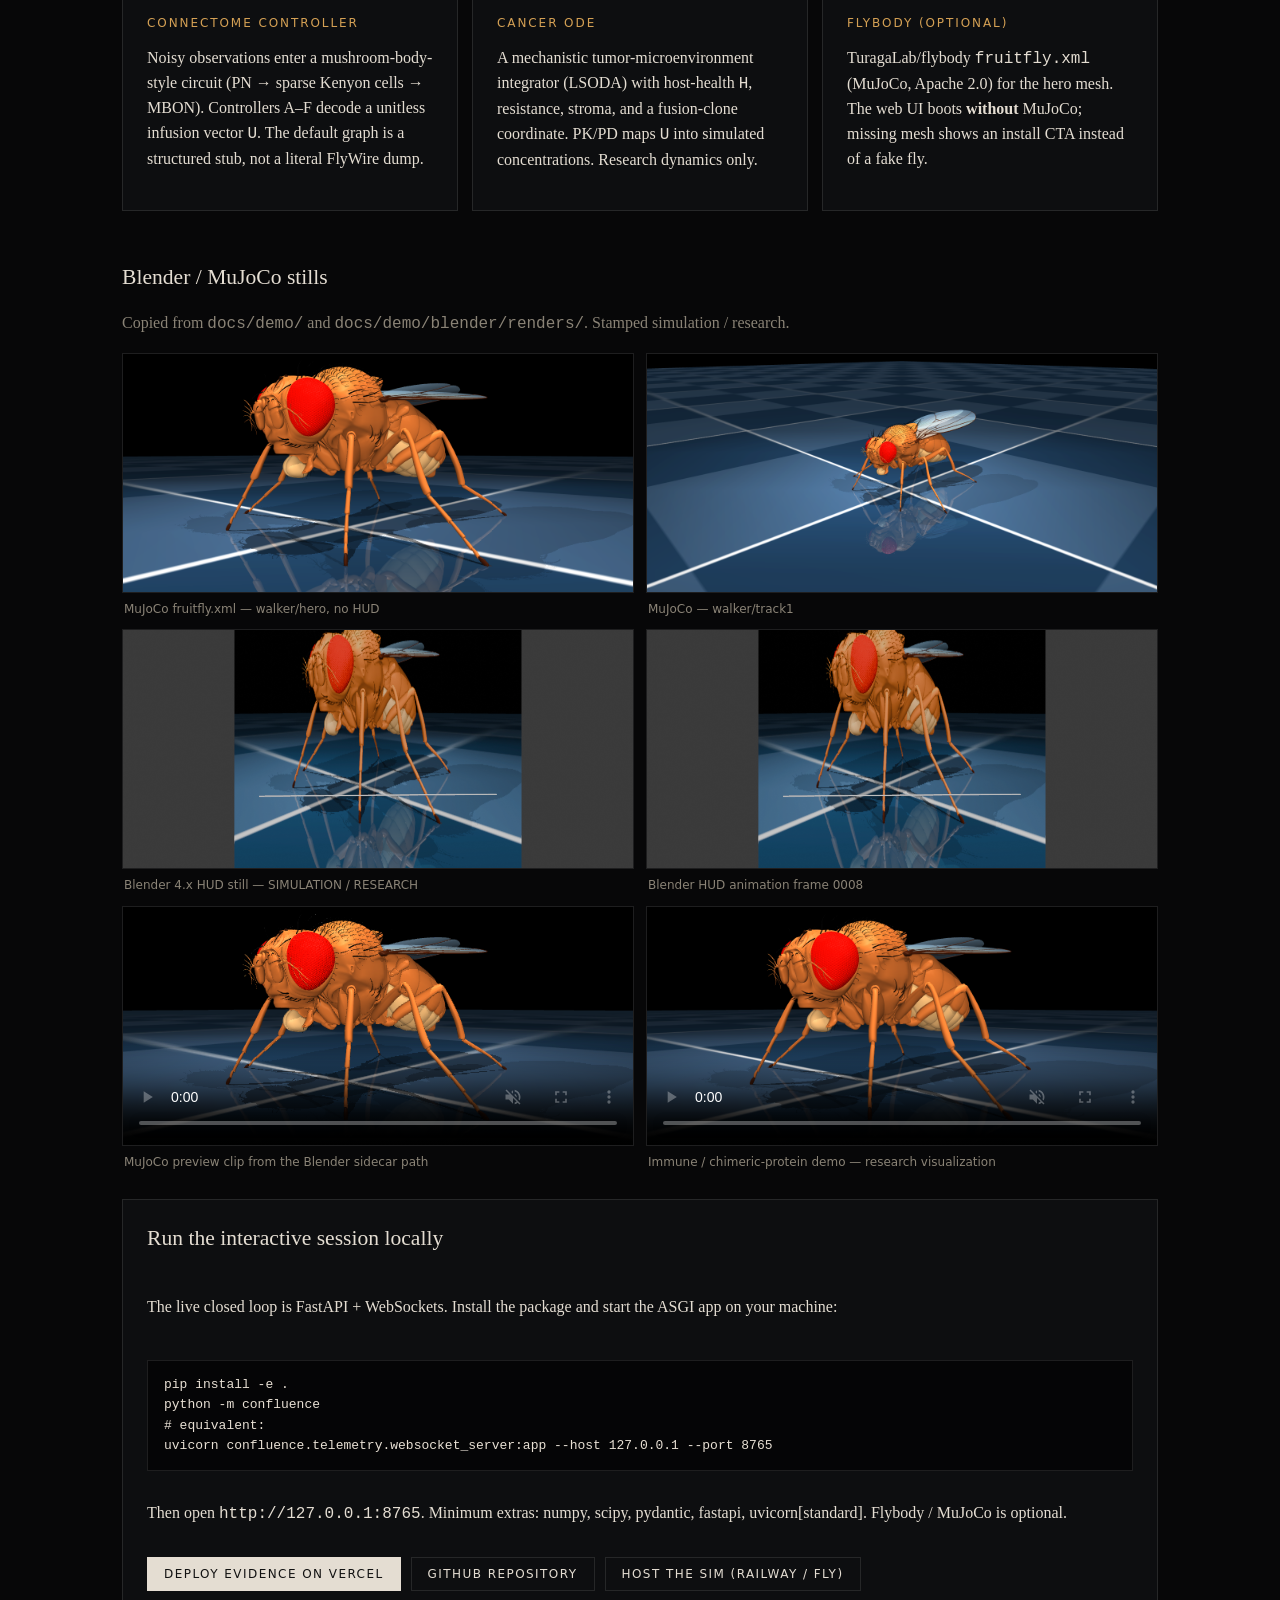
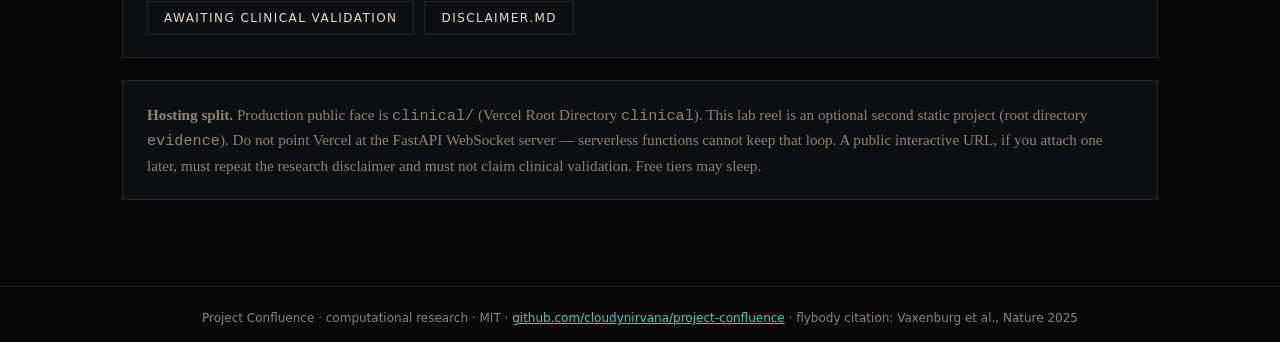
==== commit ef680024: "Add evidence home nav links to /thinking and /thesis Keep the cinematic lab reel as home. Point the " ====
--- a/evidence/index.html
+++ b/evidence/index.html
@@ -14,6 +14,8 @@
     <a class="wordmark" href="./">Confluence</a>
     <div class="nav-links">
       <a href="#what">What it is</a>
+      <a href="/thinking">Thinking lab</a>
+      <a href="/thesis">Research thesis</a>
       <a href="#disclaimer">Disclaimer</a>
       <a href="#run">Run locally</a>
       <a href="disclaimer.html">Full disclaimer</a>
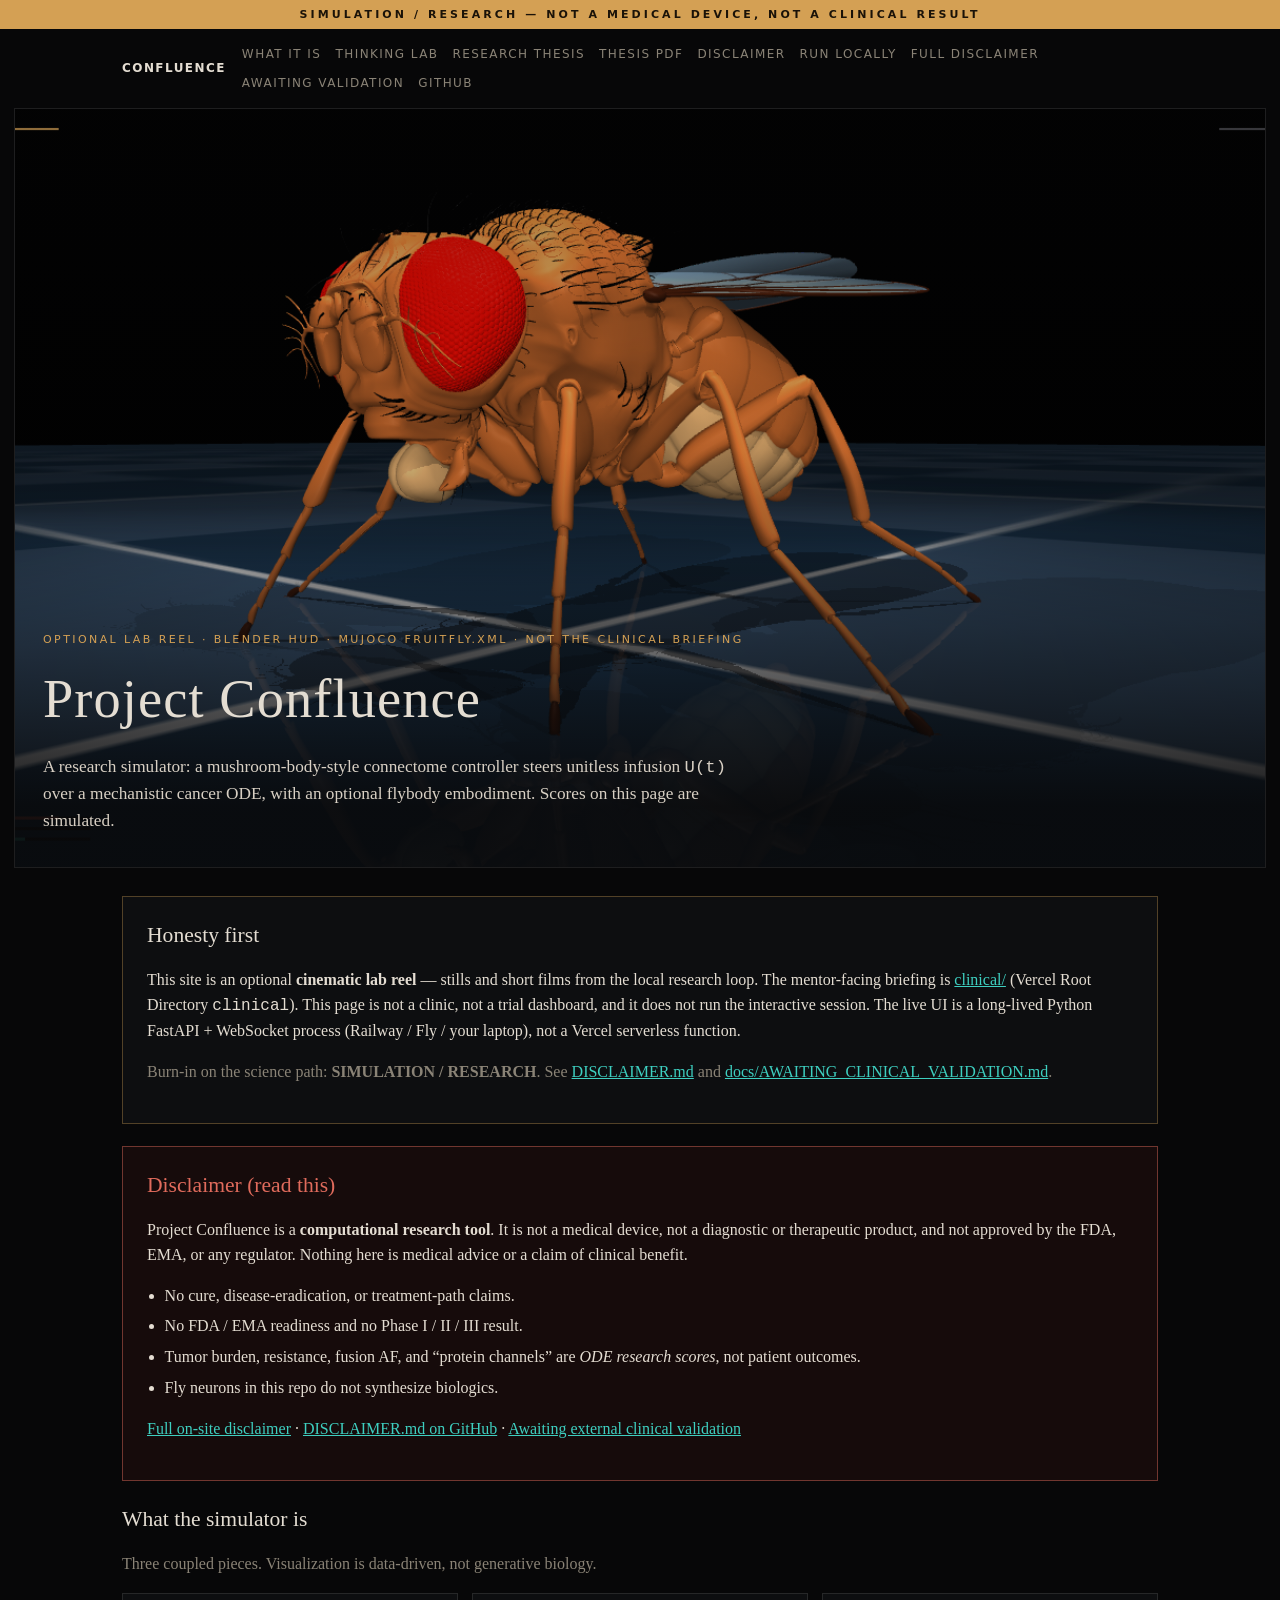
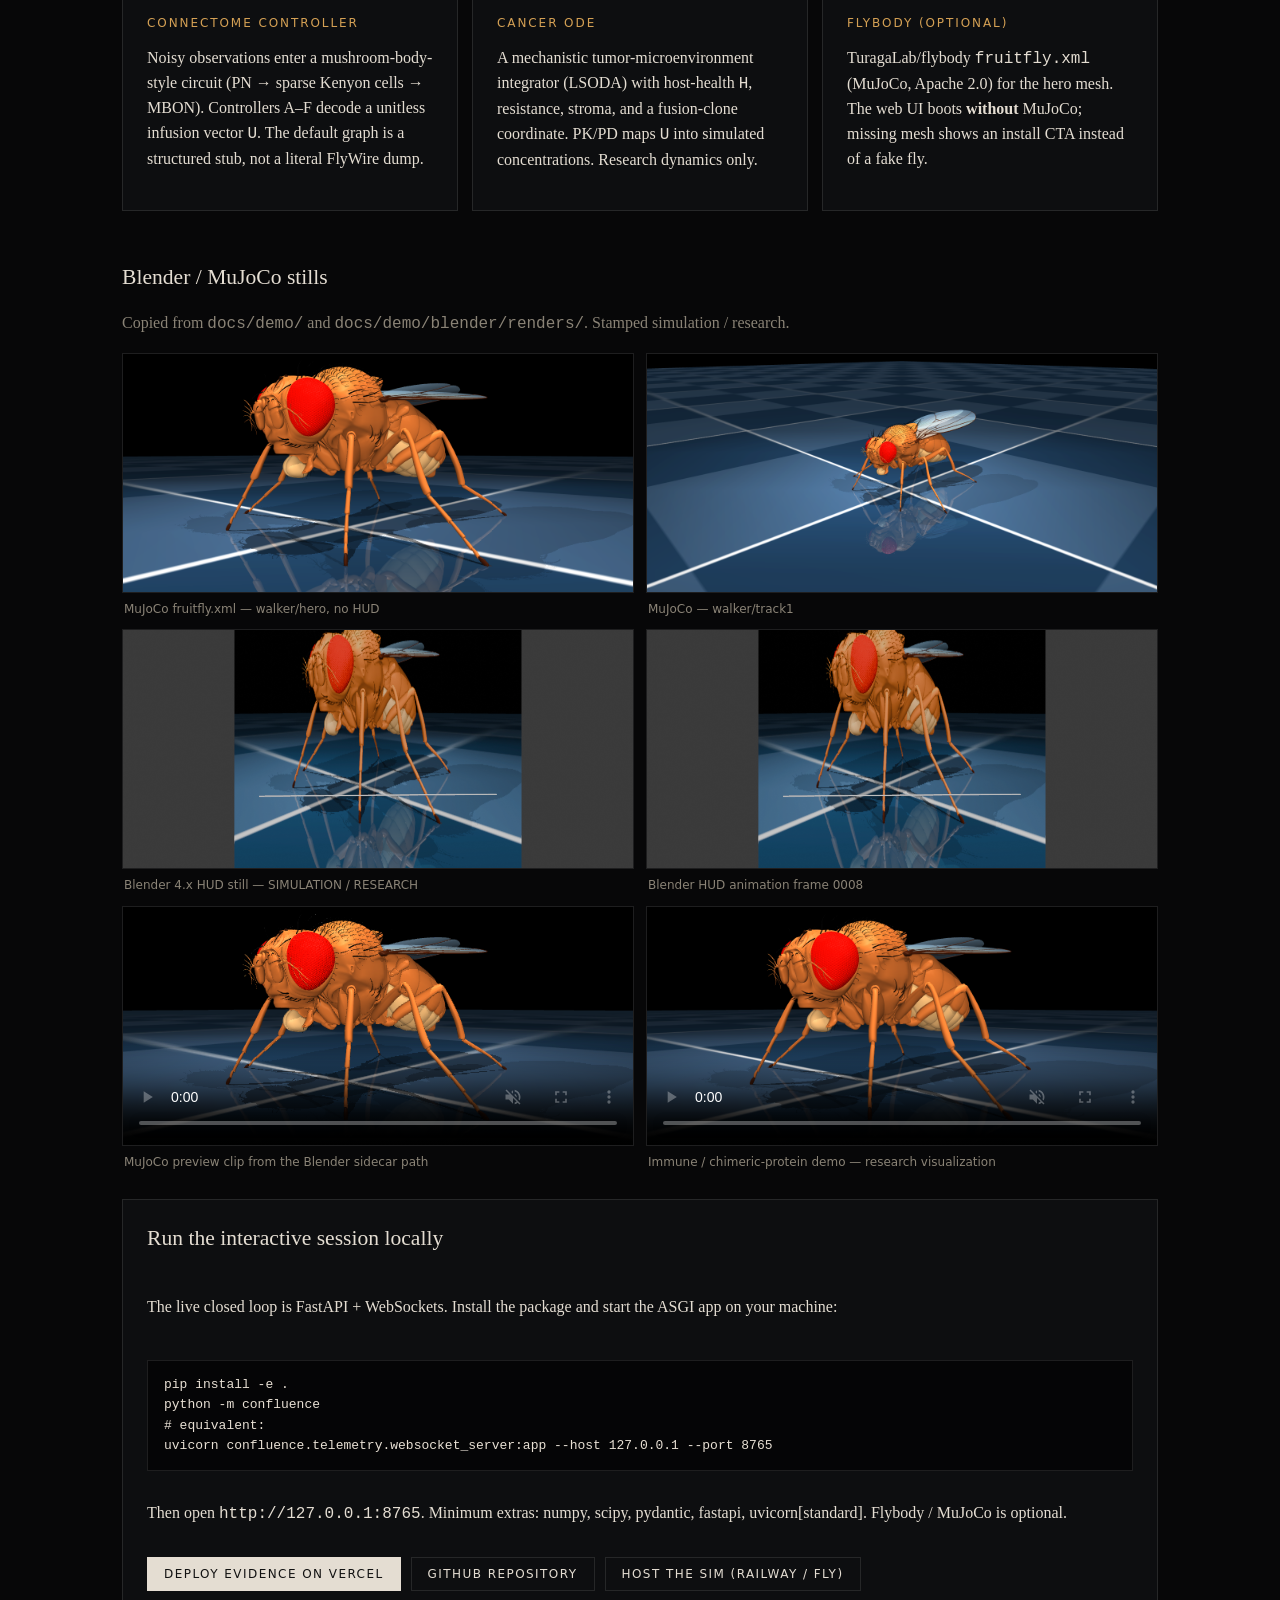
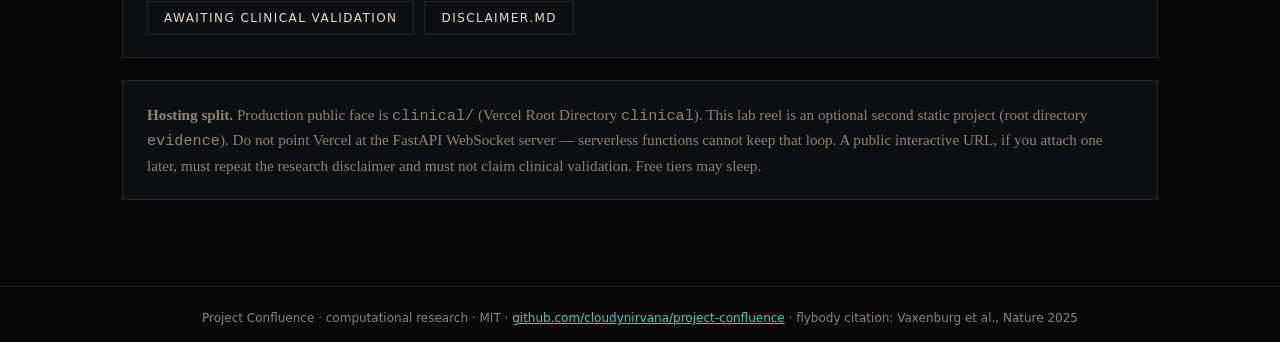
==== commit a276f418: "Make the public thesis evidence page Google Scholar–indexable. Highwire citation_* tags (author Kele" ====
--- a/evidence/index.html
+++ b/evidence/index.html
@@ -16,6 +16,7 @@
       <a href="#what">What it is</a>
       <a href="/thinking">Thinking lab</a>
       <a href="/thesis">Research thesis</a>
+      <a href="/thesis.pdf">Thesis PDF</a>
       <a href="#disclaimer">Disclaimer</a>
       <a href="#run">Run locally</a>
       <a href="disclaimer.html">Full disclaimer</a>
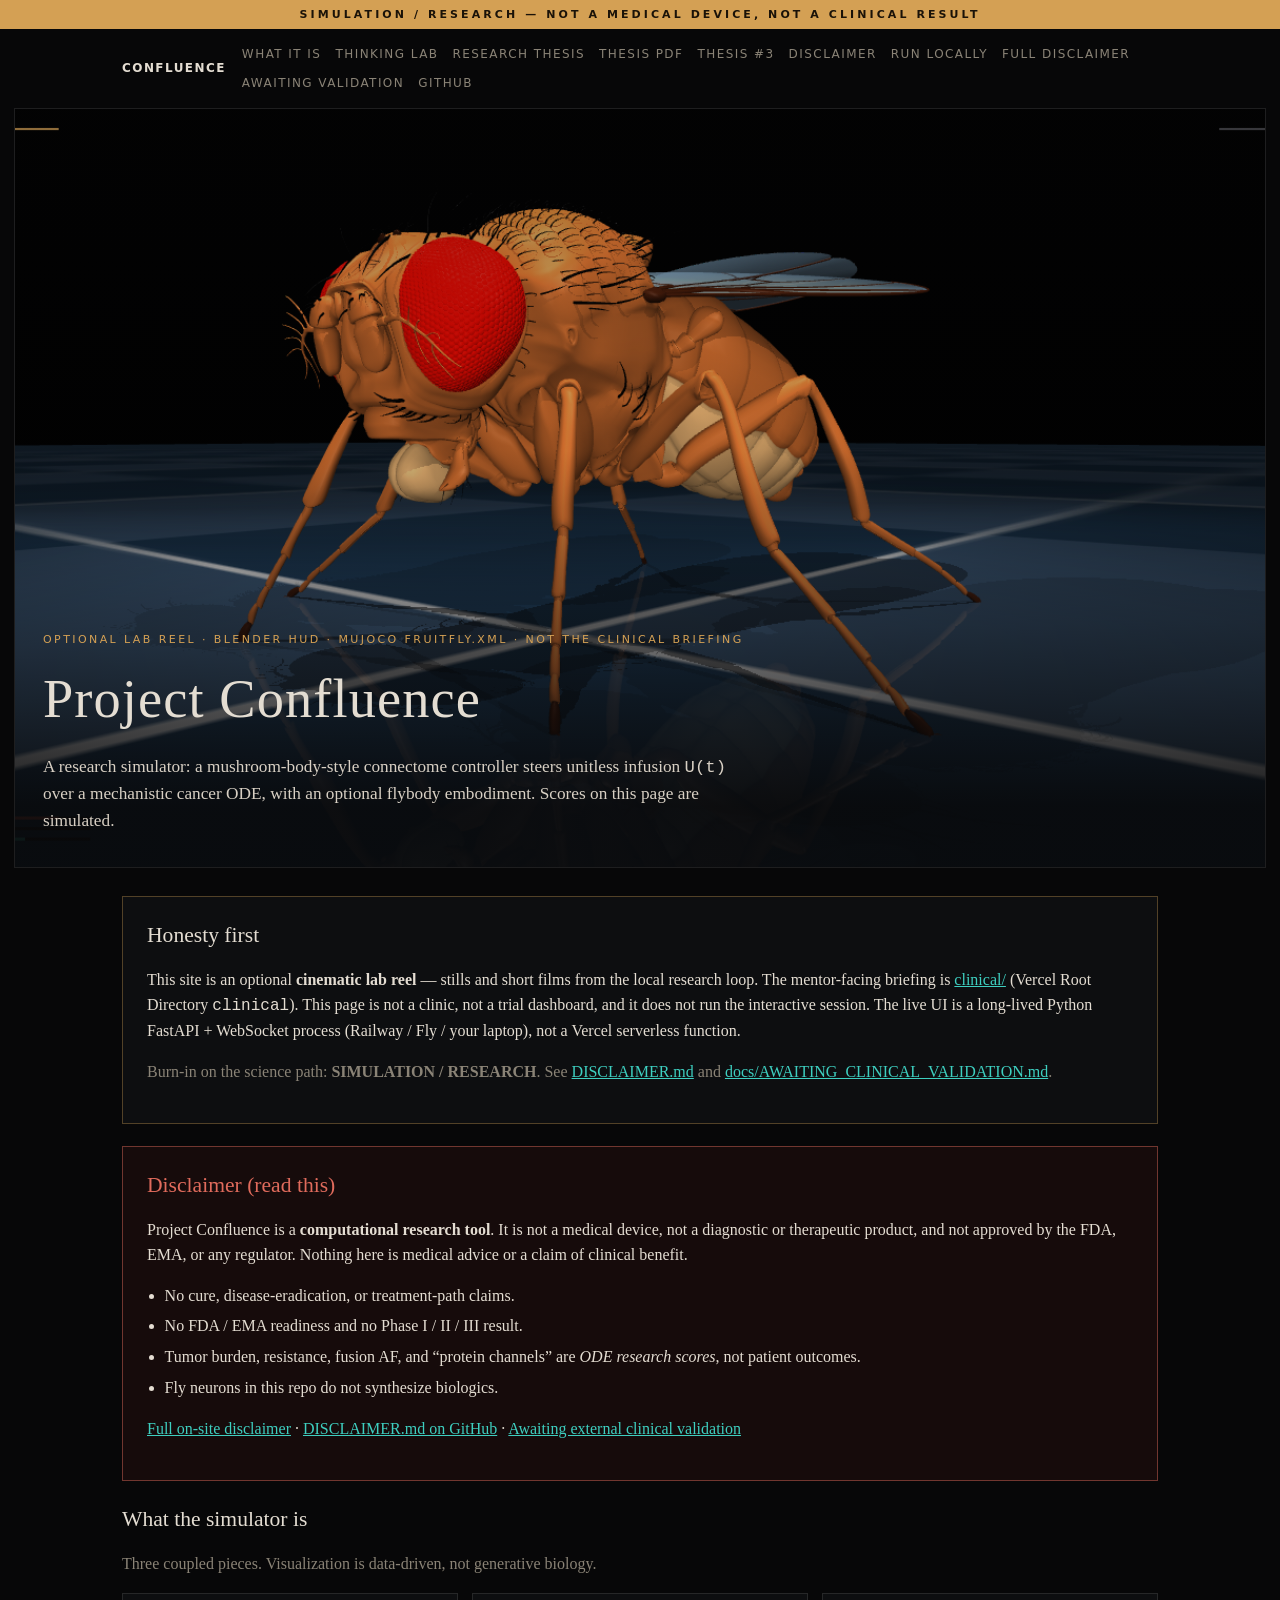
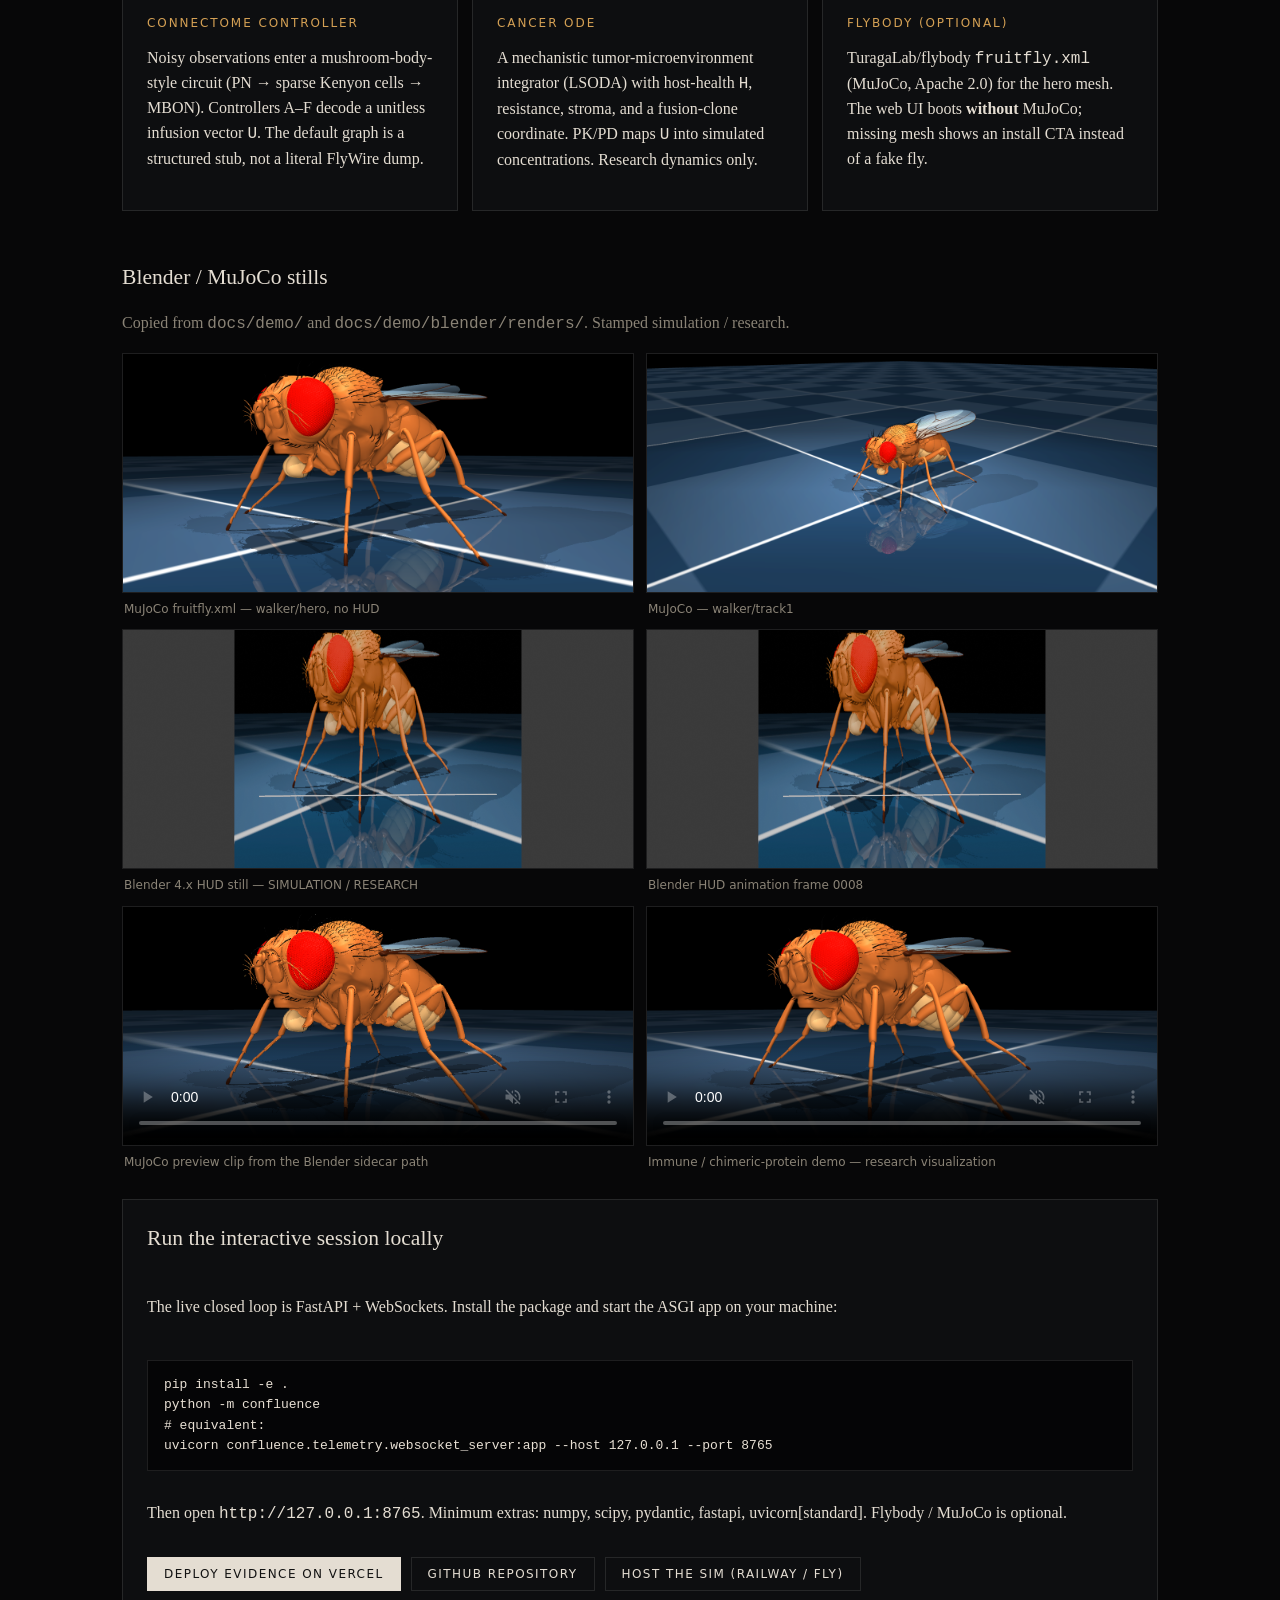
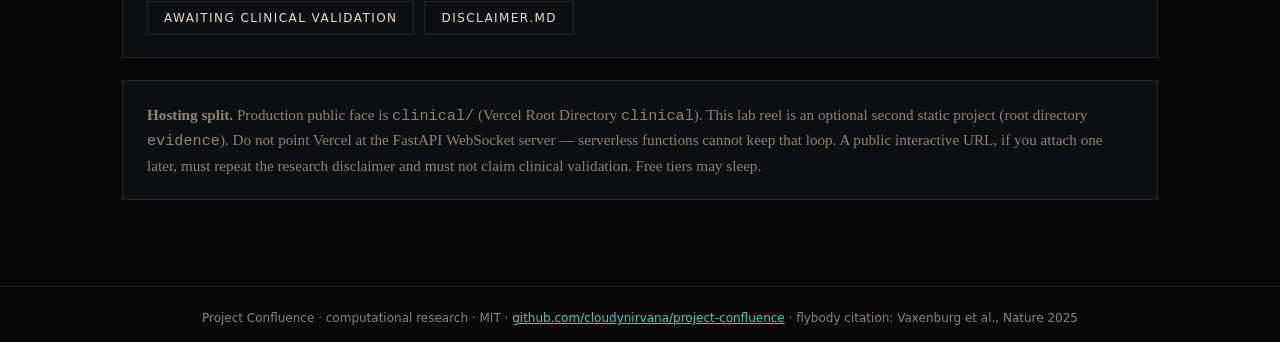
==== commit ee622d90: "Add Thesis #3 Disease Profile method manuscript and scholar package Self-contained method paper defi" ====
--- a/evidence/index.html
+++ b/evidence/index.html
@@ -17,6 +17,7 @@
       <a href="/thinking">Thinking lab</a>
       <a href="/thesis">Research thesis</a>
       <a href="/thesis.pdf">Thesis PDF</a>
+      <a href="/thesis-03">Thesis #3</a>
       <a href="#disclaimer">Disclaimer</a>
       <a href="#run">Run locally</a>
       <a href="disclaimer.html">Full disclaimer</a>
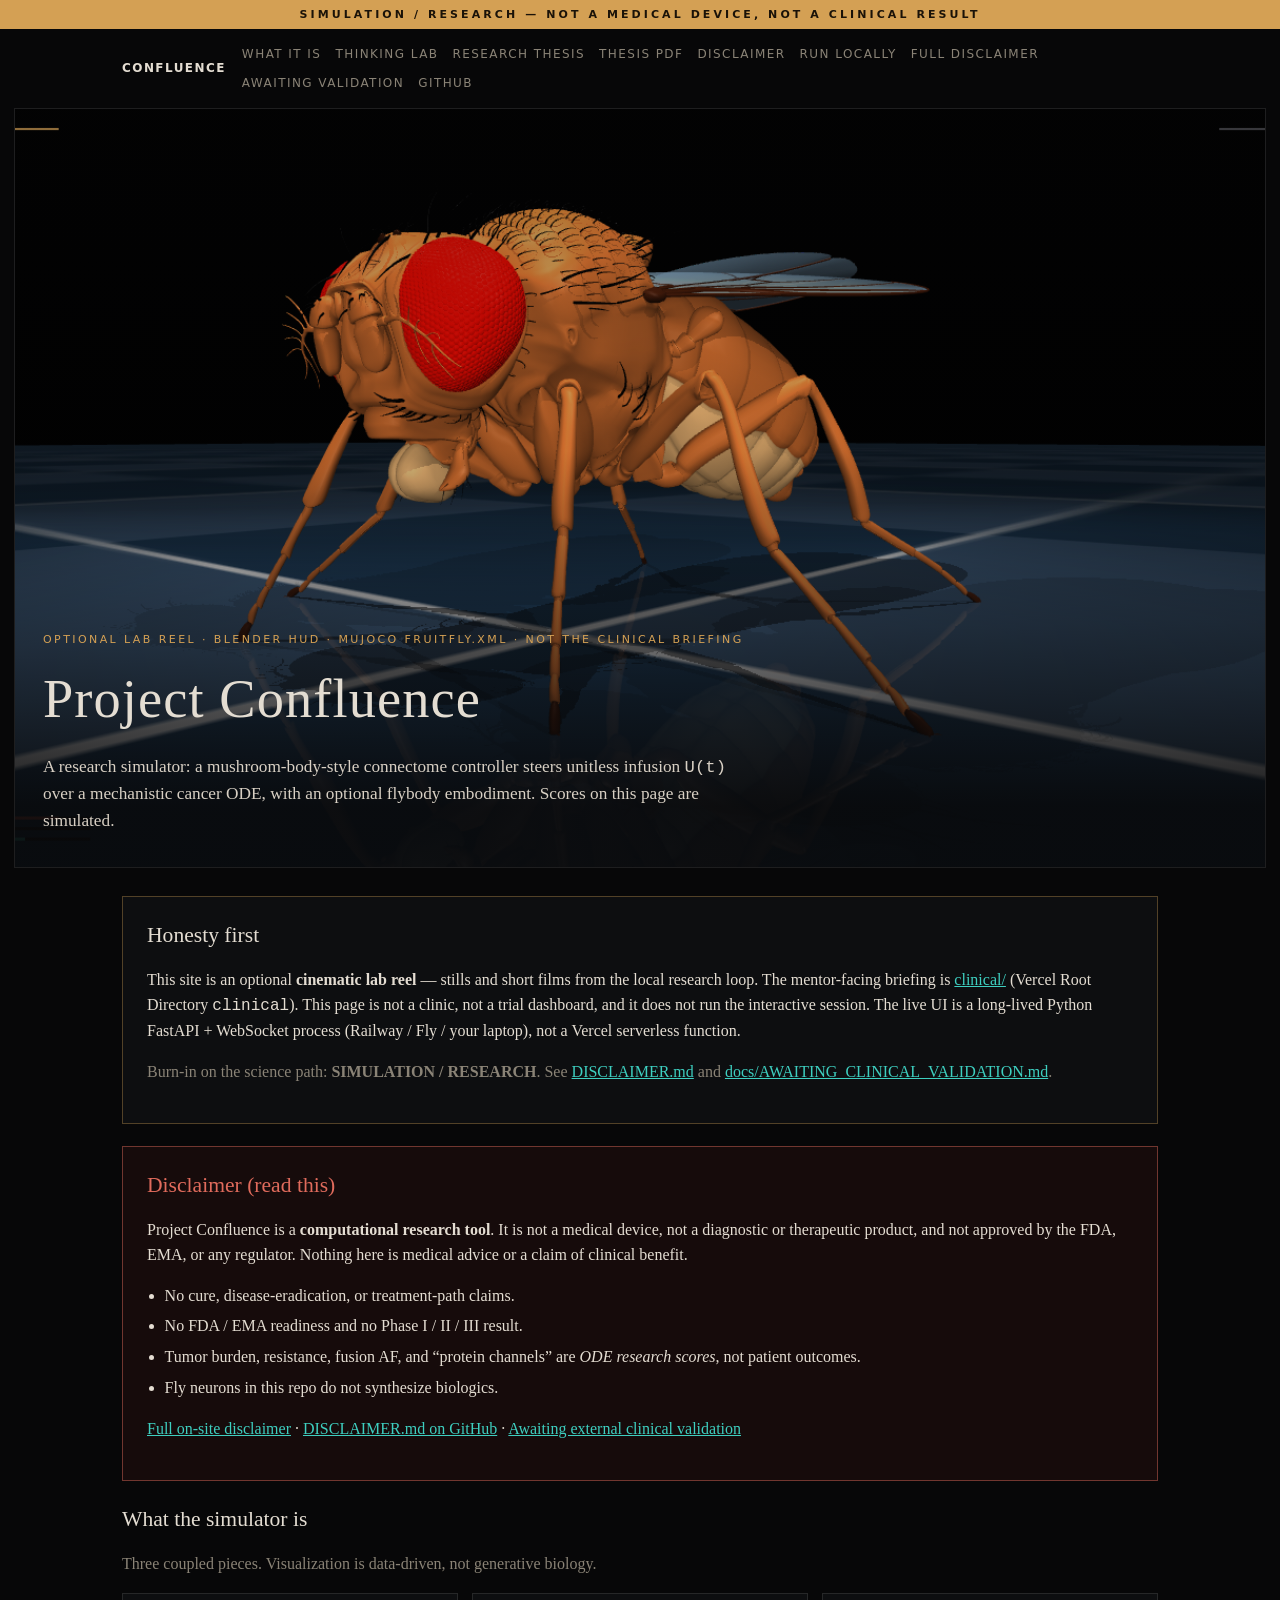
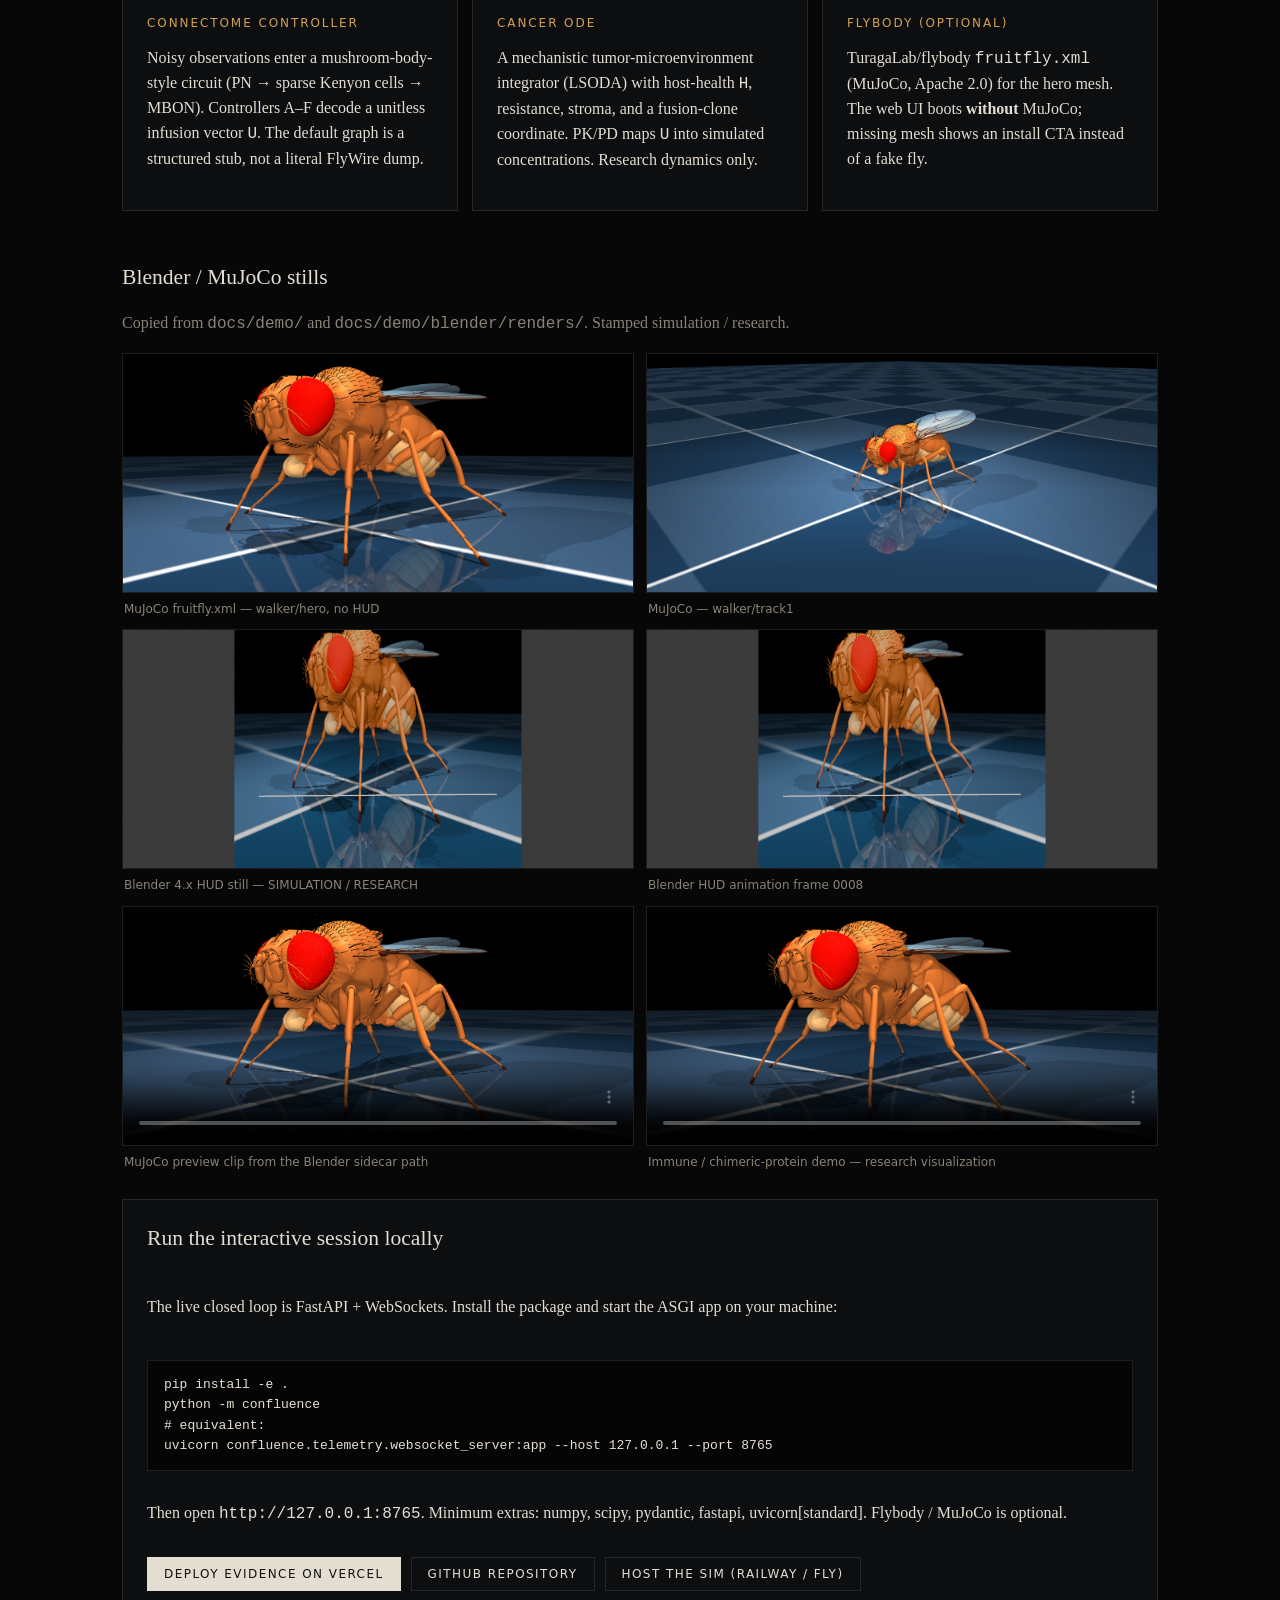
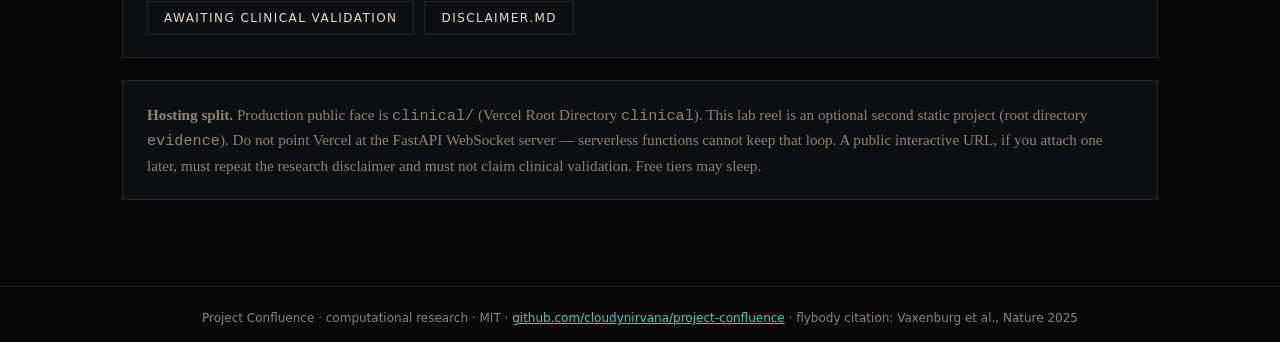
==== commit fc515607: "Make the public thesis evidence surface Google Scholar–indexable (#12) Scholar-indexable thesis surf" ====
--- a/evidence/index.html
+++ b/evidence/index.html
@@ -17,7 +17,6 @@
       <a href="/thinking">Thinking lab</a>
       <a href="/thesis">Research thesis</a>
       <a href="/thesis.pdf">Thesis PDF</a>
-      <a href="/thesis-03">Thesis #3</a>
       <a href="#disclaimer">Disclaimer</a>
       <a href="#run">Run locally</a>
       <a href="disclaimer.html">Full disclaimer</a>
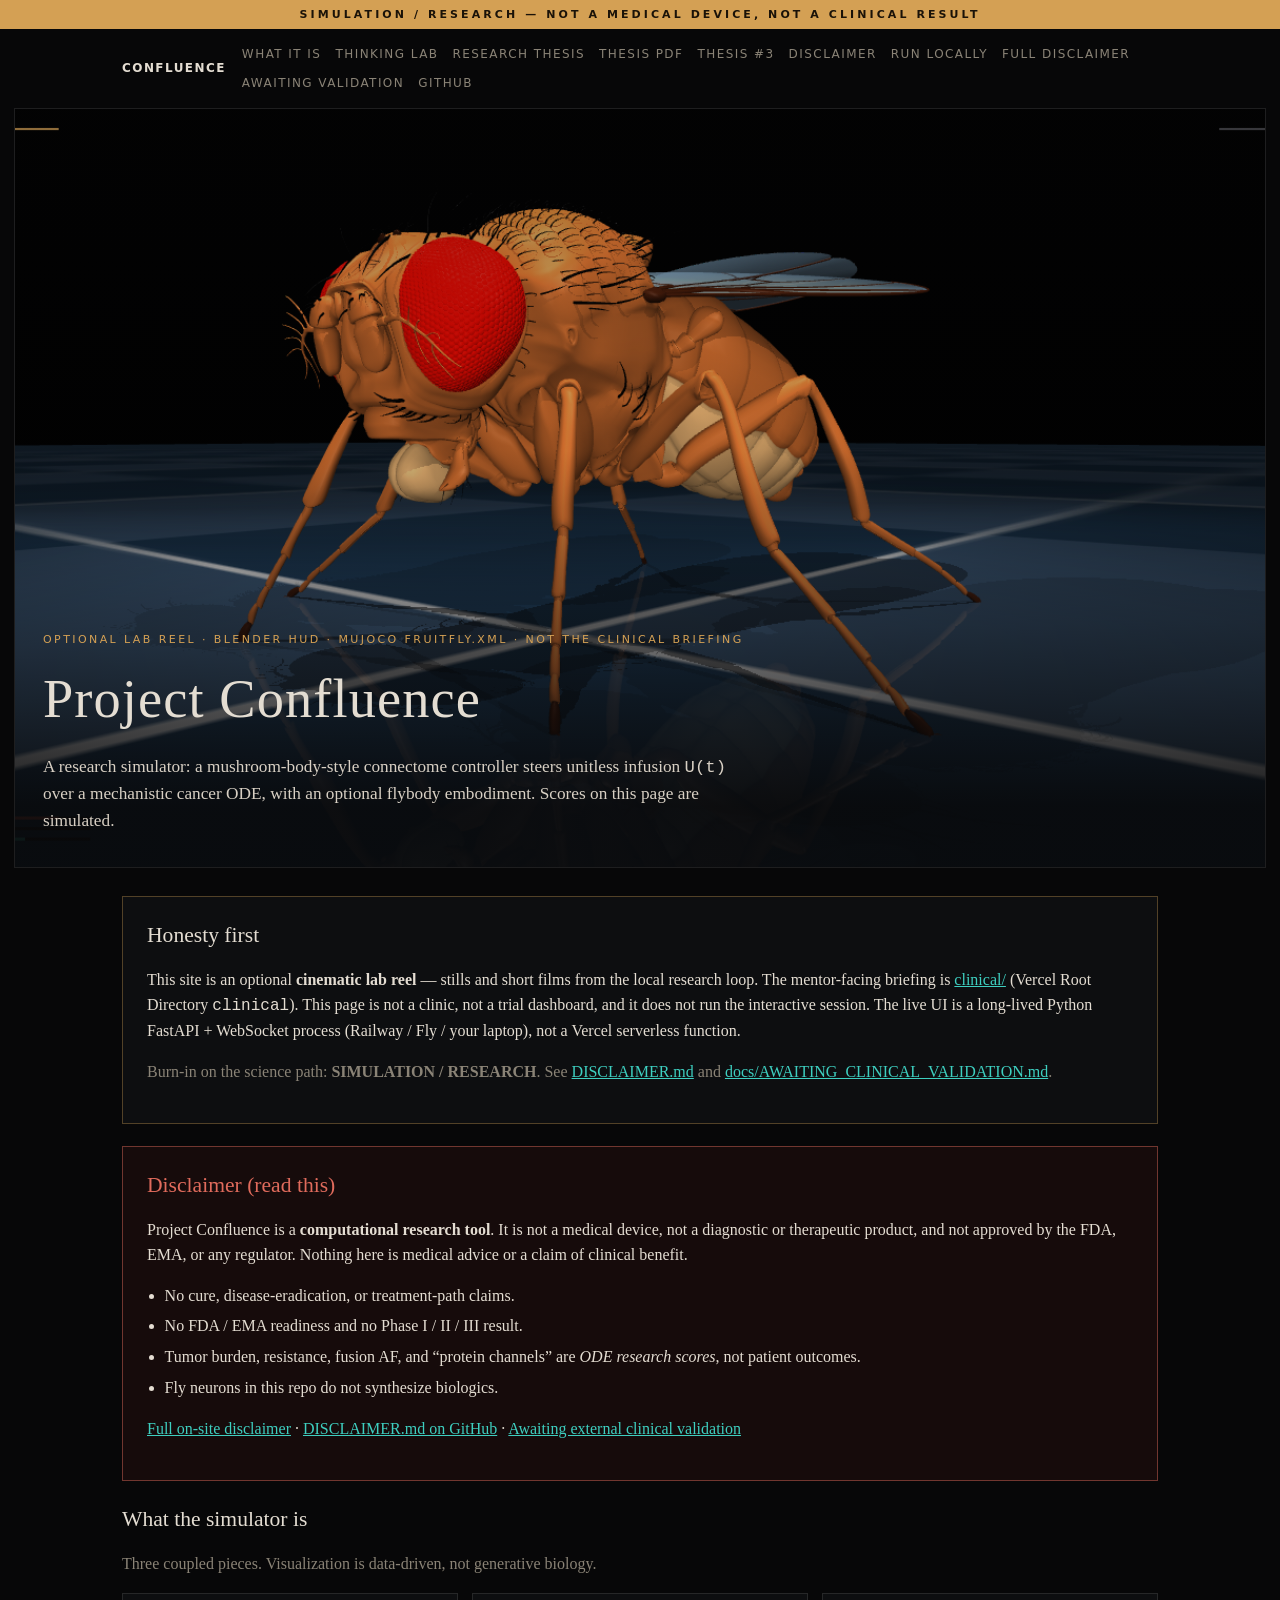
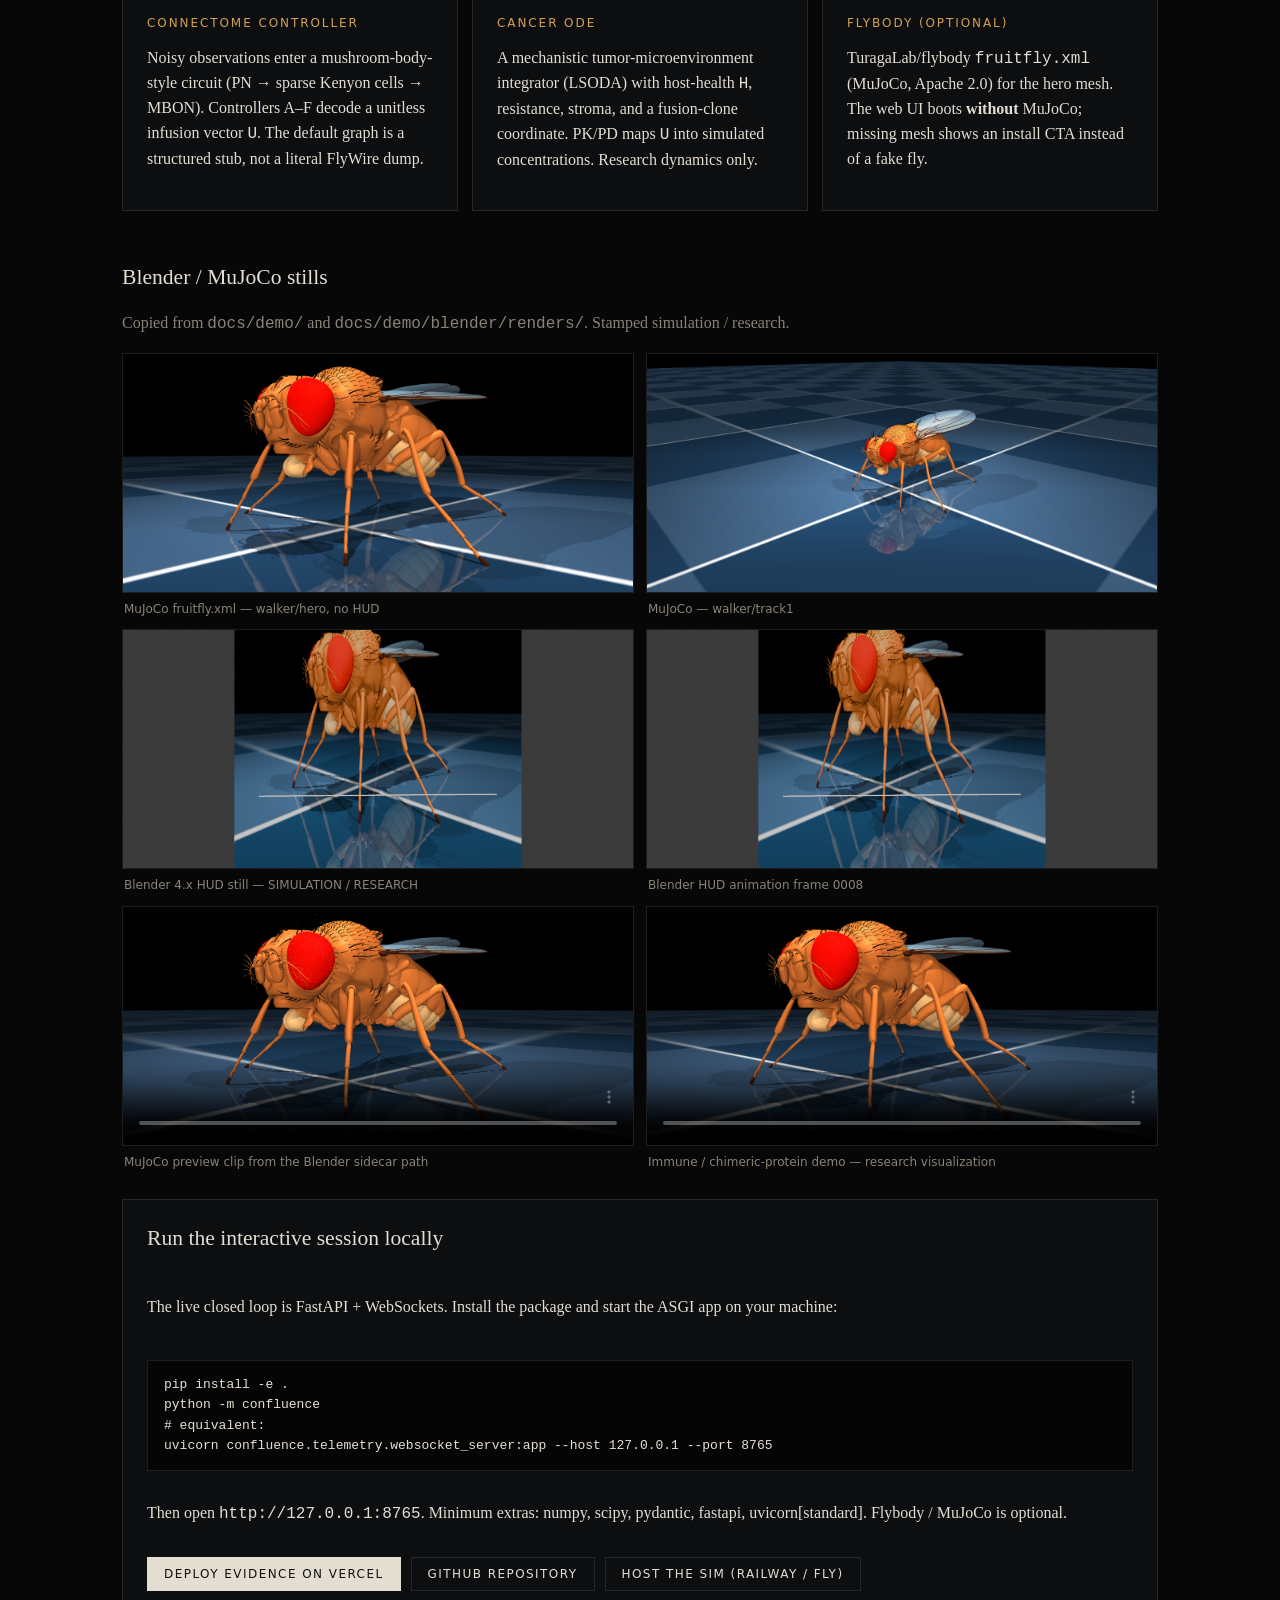
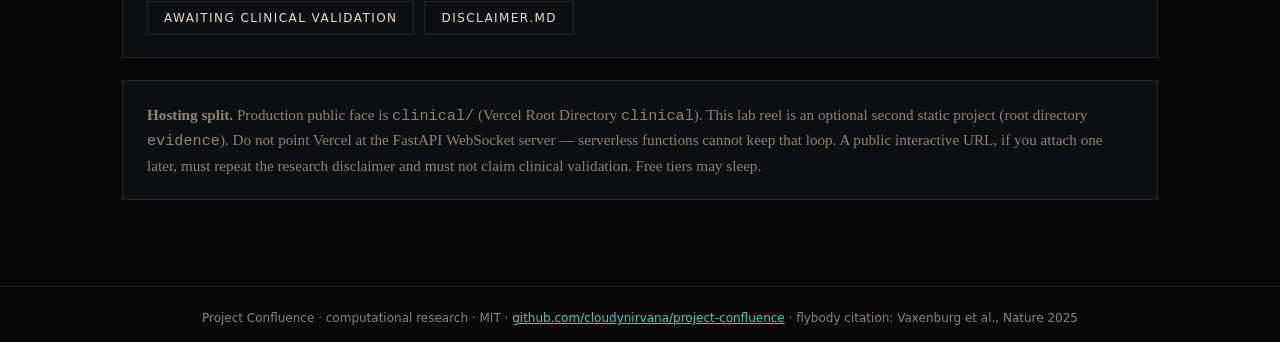
==== commit e86f85cb: "Thesis #3: Disease Profile method manuscript (cites shipped PR #11 contract) (#13) Thesis #3 Disease" ====
--- a/evidence/index.html
+++ b/evidence/index.html
@@ -17,6 +17,7 @@
       <a href="/thinking">Thinking lab</a>
       <a href="/thesis">Research thesis</a>
       <a href="/thesis.pdf">Thesis PDF</a>
+      <a href="/thesis-03">Thesis #3</a>
       <a href="#disclaimer">Disclaimer</a>
       <a href="#run">Run locally</a>
       <a href="disclaimer.html">Full disclaimer</a>
